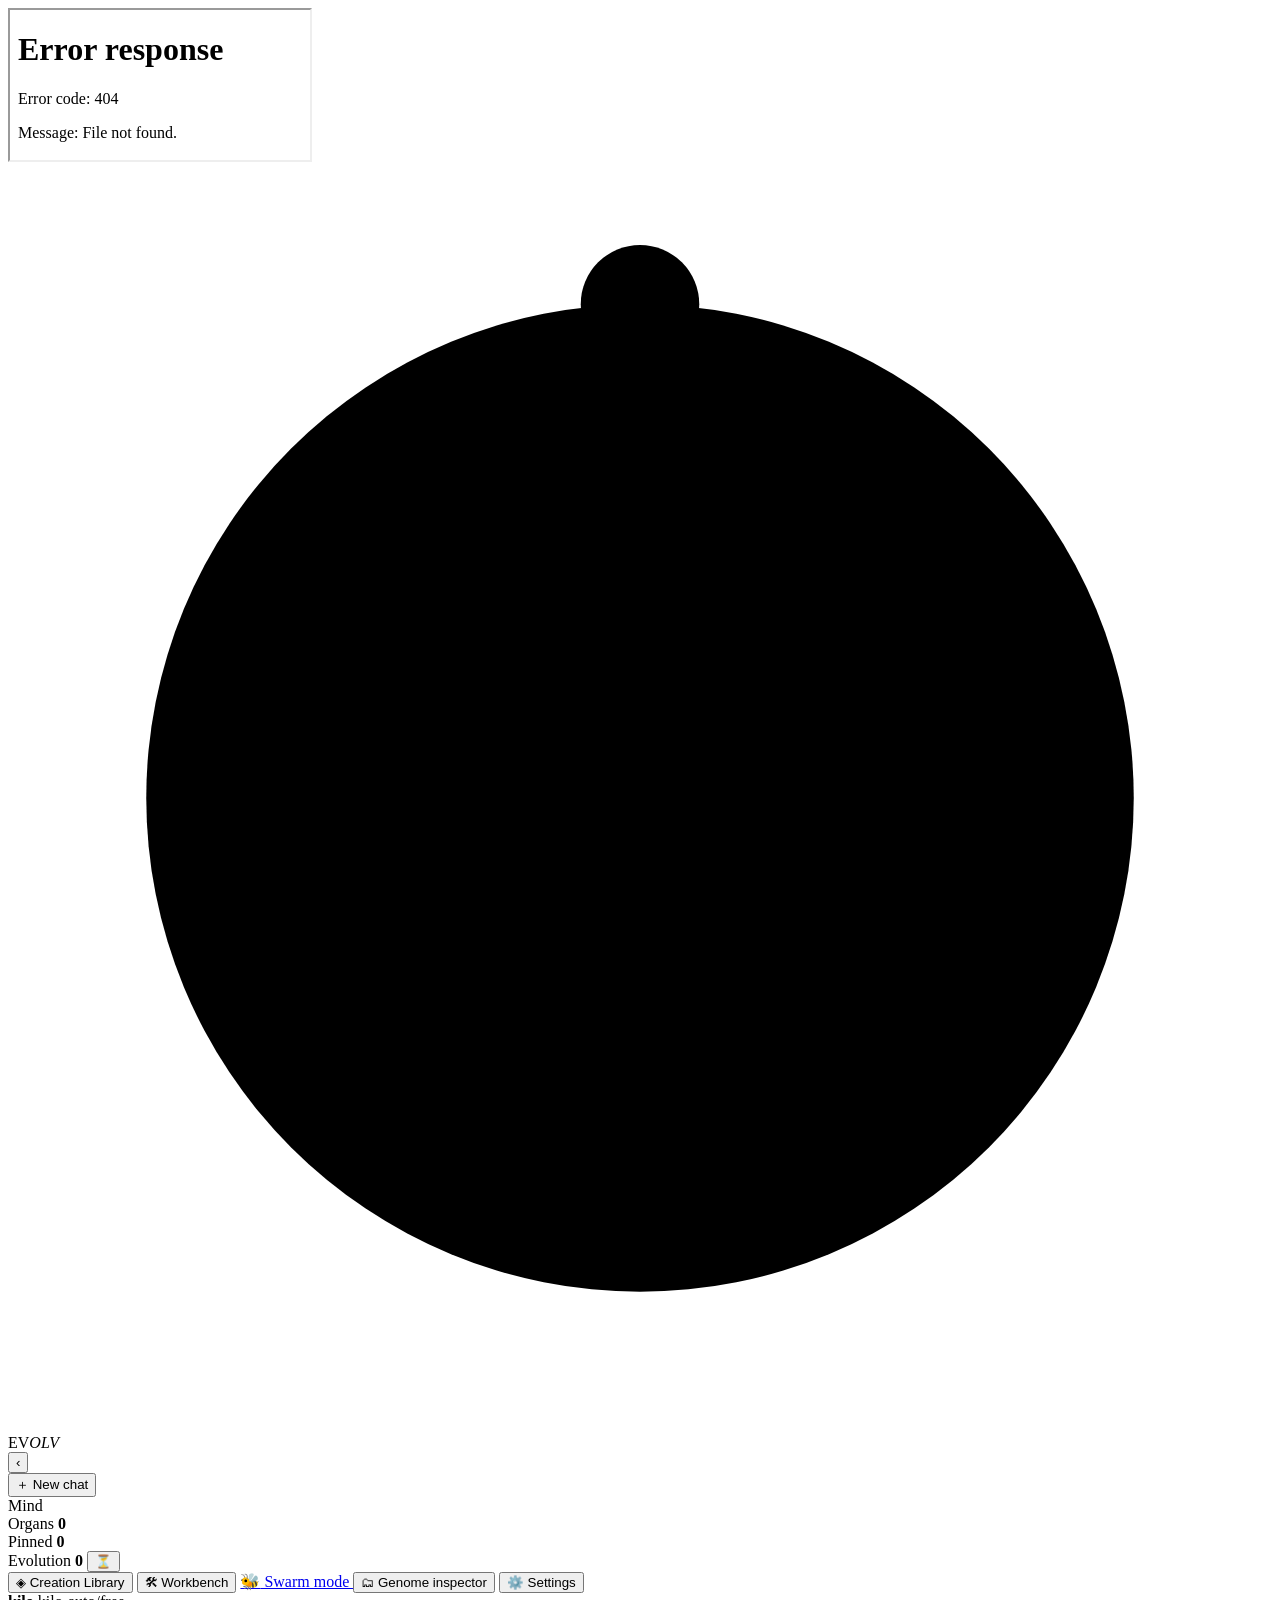
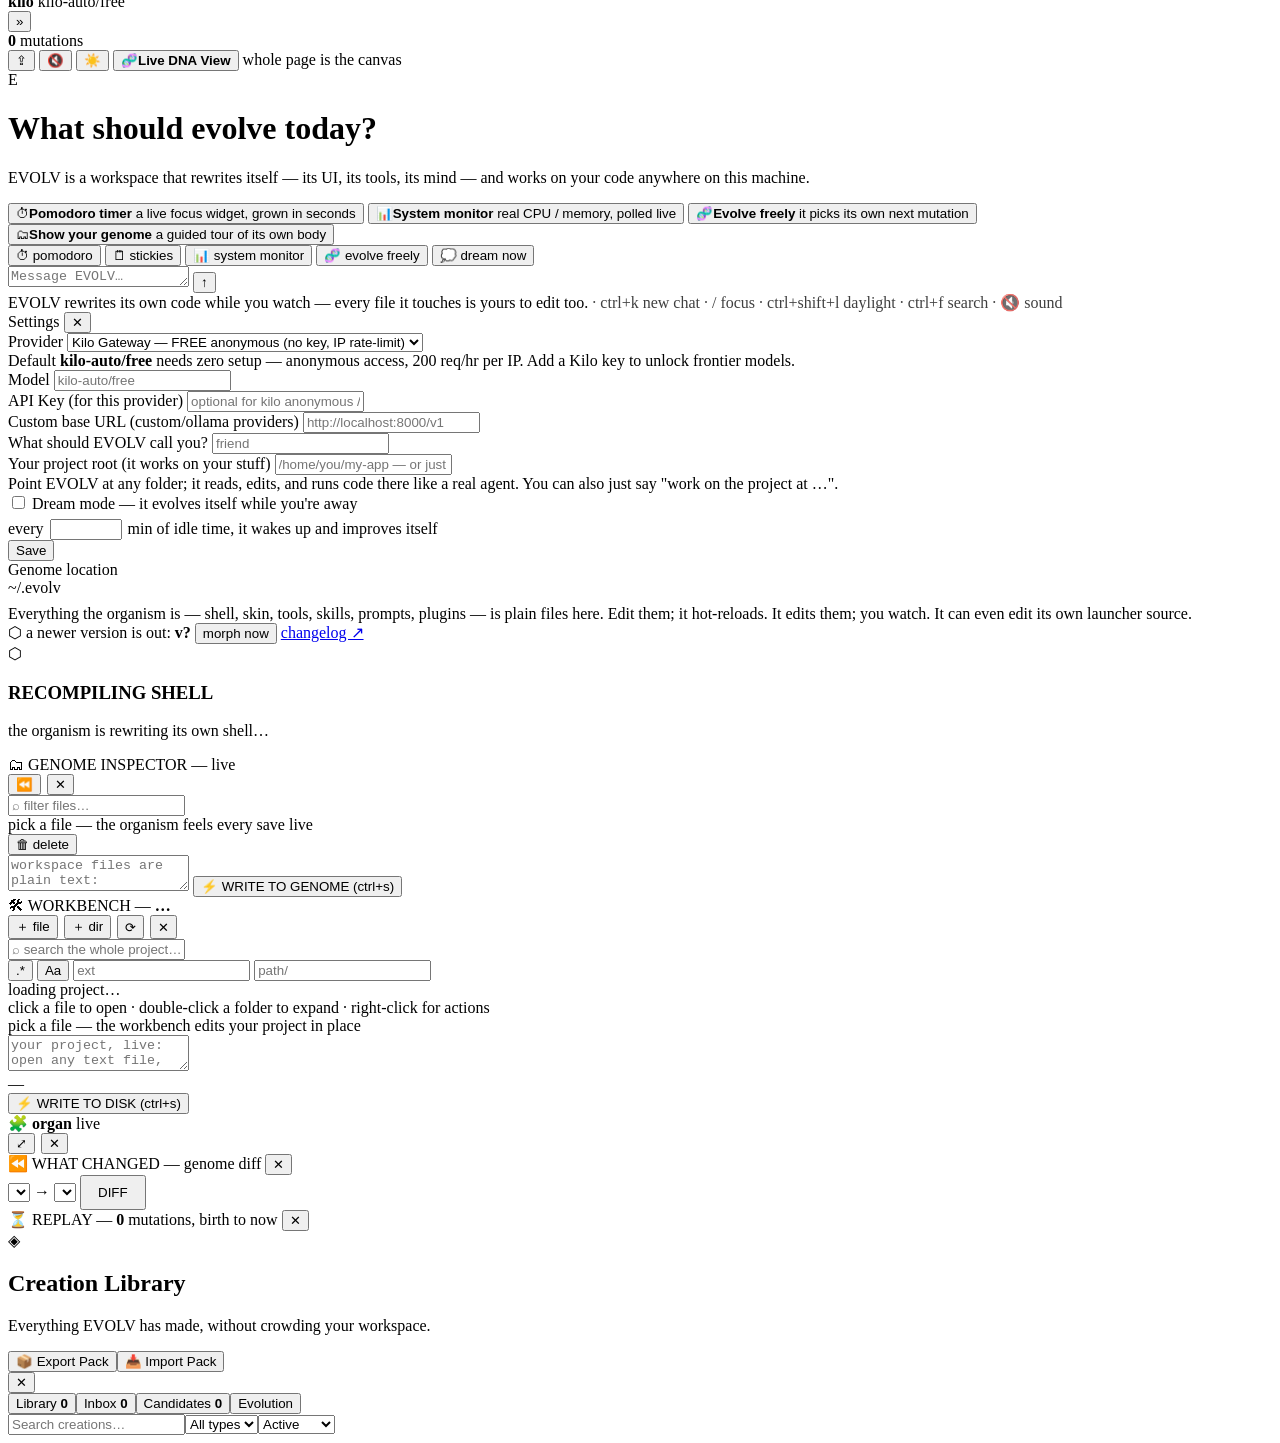
==== assets/ui/index.html @ b8779e3c "feat(ui): workbench search filters Regex, case-sensitivity and extension/path filters are now availa" ====
<!doctype html>
<html lang="en">
<head>
<meta charset="utf-8">
<meta name="viewport" content="width=device-width, initial-scale=1">
<title>EVOLV</title>
<link rel="icon" href="data:image/svg+xml,%3Csvg xmlns='http://www.w3.org/2000/svg' viewBox='0 0 64 64'%3E%3Crect width='64' height='64' rx='14' fill='%23121715'/%3E%3Cpath d='M32 7 53 19v25L32 57 11 44V19Z' fill='none' stroke='%23c9ef72' stroke-width='3'/%3E%3Cpath d='M32 15 46 32 32 49 18 32Z' fill='%23c9ef72'/%3E%3Ccircle cx='32' cy='32' r='7' fill='%23121715'/%3E%3C/svg%3E">
<link rel="stylesheet" href="/style.css?v=20261101-appearance">
</head>
<body>
<iframe id="dna-ambient" src="/ui/genome.html?ambient=1" title="" aria-hidden="true" tabindex="-1"></iframe>
<div id="app">

  <!-- ===== left sidebar ===== -->
  <div id="sb-backdrop" title="close sidebar"></div>
  <aside id="sidebar">
    <div class="sb-top">
      <div class="logo">
        <div class="logo-mark evolv-mark" role="img" aria-label="EVOLV evolving emblem"><svg viewBox="0 0 64 64" aria-hidden="true"><circle class="em-orbit em-orbit-outer" cx="32" cy="32" r="25"/><circle class="em-orbit em-orbit-inner" cx="32" cy="32" r="19"/><path class="em-core em-core-one" d="M32 11 49 32 32 53 15 32Z"/><path class="em-core em-core-two" d="M32 14 46 22 46 42 32 50 18 42 18 22Z"/><path class="em-core em-core-three" d="M32 13 38 26 51 32 38 38 32 51 26 38 13 32 26 26Z"/><circle class="em-seed" cx="32" cy="32" r="5"/><circle class="em-satellite" cx="32" cy="7" r="3"/></svg></div>
        <div class="logo-word">EV<em>OLV</em></div>
      </div>
      <button class="icon-btn" id="btn-sidebar" title="hide sidebar" aria-label="Hide sidebar" aria-expanded="true">‹</button>
    </div>
    <button class="new-chat" id="btn-new"><span>＋</span> New chat</button>

    <div class="sb-sec" id="mind-sec">
      <div class="sb-head">Mind <span id="mind-stats"></span></div>
      <div id="mind-list"></div>
    </div>

    <div class="sb-sec" id="plan-sec" hidden>
      <div class="sb-head">Plan <span id="plan-stats"></span></div>
      <div id="plan-list"></div>
    </div>

    <div class="sb-sec" id="runs-panel" hidden>
      <div class="sb-head">Runs <b id="runs-count"></b></div>
      <div class="runs-list"></div>
    </div>

    <div class="sb-sec" id="organs-sec">
      <div class="sb-head">Organs <b id="organ-count">0</b></div>
      <div id="organ-list"></div>
    </div>
    <div class="sb-sec" id="pinned-sec">
      <div class="sb-head">Pinned <b id="pinned-count">0</b></div>
      <div id="pinned-widget-list"></div>
    </div>

    <div class="sb-sec" id="evo-sec">
      <div class="sb-head">Evolution <b id="evo-count">0</b>
        <button class="icon-btn" id="btn-replay" title="replay the whole mutation history">⏳</button>
      </div>
      <div id="stream-list"></div>
    </div>

    <div class="sb-bottom">
      <button class="sb-btn" id="btn-library"><span>◈</span> Creation Library <b id="library-badge" class="wb-badge" hidden></b></button>
      <button class="sb-btn" id="btn-workbench"><span>🛠</span> Workbench <b id="wb-badge" class="wb-badge" hidden></b></button>
      <a class="sb-btn swarm-btn" id="btn-swarm" href="/swarm" title="Swarm mode — many minds, one organism">
        <span>🐝</span> Swarm mode
      </a>
      <button class="sb-btn" id="btn-files"><span>🗂</span> Genome inspector</button>
      <button class="sb-btn" id="btn-settings"><span>⚙️</span> Settings</button>
      <div class="pill" id="provider-pill" title="click to configure models">
        <span class="dot"></span> <b id="prov-name">kilo</b> <span id="model-name">kilo-auto/free</span>
      </div>
    </div>
  </aside>

  <div id="sb-resizer" title="drag to resize"></div>

  <div id="sb-rail">
    <button class="icon-btn" id="btn-sidebar-open" title="show sidebar">»</button>
  </div>

  <!-- ===== center chat ===== -->
  <main id="chat-col">
    <header id="chat-head">
      <div class="evo-counter" id="evo-counter" title="mutations committed by the organism">
        <b id="evo-count2">0</b>&nbsp;mutations
      </div>
      <div class="spacer"></div>
      <button class="icon-btn" id="btn-export" title="share this conversation — download the transcript as HTML">⇪</button>
      <button class="icon-btn" id="btn-sound" title="sound & soul — tiny blips on mutation (default off)">🔇</button>
      <button class="icon-btn" id="btn-theme" title="toggle light / dark (ctrl+shift+l)">☀️</button>
      <button class="dna-view-btn" id="btn-dna" type="button" title="Open the live, interactive DNA genome view"><span>🧬</span><b>Live DNA View</b></button>
      <span class="live" title="components hot-reload as files change"><i></i> whole page is the canvas</span>
    </header>

    <div id="search-bar" hidden>
      <span id="search-glyph">🔍</span>
      <input id="search-input" type="text" placeholder="search the conversation…" spellcheck="false">
      <span id="search-count">0/0</span>
      <button class="icon-btn" id="search-prev" title="previous match (shift+enter)">↑</button>
      <button class="icon-btn" id="search-next" title="next match (enter)">↓</button>
      <button class="icon-btn" id="search-close" title="close (esc)">✕</button>
    </div>
    <div id="chat-scroll">
      <div id="welcome">
        <div class="w-mark">E</div>
        <h1>What should evolve today?</h1>
        <p class="w-sub">EVOLV is a workspace that rewrites itself — its UI, its tools, its mind — and works on your code anywhere on this machine.</p>
        <div class="w-grid">
          <button class="w-card" data-q="evolve a pomodoro focus timer onto the canvas">
            <span class="w-ico">⏱</span><b>Pomodoro timer</b>
            <span>a live focus widget, grown in seconds</span>
          </button>
          <button class="w-card" data-q="evolve a live CPU/memory dashboard component that uses the shell tool">
            <span class="w-ico">📊</span><b>System monitor</b>
            <span>real CPU / memory, polled live</span>
          </button>
          <button class="w-card" data-q="evolve yourself: grow a new tool, skill, or component of your own choosing — surprise me">
            <span class="w-ico">🧬</span><b>Evolve freely</b>
            <span>it picks its own next mutation</span>
          </button>
          <button class="w-card" data-q="summarize what you are and what you can do, then show me your genome">
            <span class="w-ico">🗂</span><b>Show your genome</b>
            <span>a guided tour of its own body</span>
          </button>
        </div>
      </div>
    </div>

    <div id="composer">
      <div class="quick-row">
        <button class="quick" data-q="evolve a pomodoro focus timer onto the canvas">⏱ pomodoro</button>
        <button class="quick" data-q="evolve a sticky notes component onto the canvas">🗒 stickies</button>
        <button class="quick" data-q="evolve a live CPU/memory dashboard component that uses the shell tool">📊 system monitor</button>
        <button class="quick" data-q="evolve yourself: grow a new tool, skill, or component of your own choosing — surprise me">🧬 evolve freely</button>
        <button class="quick" id="btn-dream">💭 dream now</button>
      </div>
      <div class="input-wrap">
        <textarea id="input" rows="1" placeholder="Message EVOLV…"></textarea>
        <button id="send" title="send">↑</button>
      </div>
      <div class="foot-note">EVOLV rewrites its own code while you watch — every file it touches is yours to edit too. <span style="opacity:.75">· ctrl+k new chat · / focus · ctrl+shift+l daylight · ctrl+f search · 🔇 sound</span></div>
    </div>
    <div id="hologram" class="hologram" role="dialog" aria-modal="true" aria-labelledby="hologram-title" hidden>
      <div class="hologram-chrome"><div><span>🧬</span><b id="hologram-title">Live DNA View</b><small>select any gene to inspect its source</small></div><button class="close-btn" id="btn-dna-close" type="button">✕</button></div>
      <iframe id="hologram-frame" data-src="/ui/genome.html?embed=1" title="Interactive live DNA genome"></iframe>
    </div>
  </main>
</div>

<div id="drawer">
  <div class="dh">Settings <button class="icon-btn" id="btn-close-settings">✕</button></div>
  <div class="db">
    <div class="field">
      <label>Provider</label>
      <select id="set-provider">
        <option value="kilo">Kilo Gateway — FREE anonymous (no key, IP rate-limit)</option>
        <option value="openai">OpenAI (BYOK)</option>
        <option value="anthropic">Anthropic (BYOK)</option>
        <option value="openrouter">OpenRouter (BYOK)</option>
        <option value="groq">Groq (BYOK)</option>
        <option value="ollama">Ollama (local)</option>
        <option value="custom">Custom OpenAI-compatible (BYOK)</option>
        <option value="mock">Mock — offline evolution demo</option>
      </select>
      <div class="hint">Default <b>kilo-auto/free</b> needs zero setup — anonymous access, 200 req/hr per IP. Add a Kilo key to unlock frontier models.</div>
    </div>
    <div class="field">
      <label>Model</label>
      <input id="set-model" list="model-list" placeholder="kilo-auto/free">
      <datalist id="model-list"></datalist>
    </div>
    <div class="field">
      <label>API Key (for this provider)</label>
      <input id="set-key" type="password" placeholder="optional for kilo anonymous / ollama / mock">
    </div>
    <div class="field">
      <label>Custom base URL (custom/ollama providers)</label>
      <input id="set-base" placeholder="http://localhost:8000/v1">
    </div>
    <div class="field">
      <label>What should EVOLV call you?</label>
      <input id="set-username" placeholder="friend">
    </div>
    <div class="field">
      <label>Your project root (it works on your stuff)</label>
      <input id="set-project" placeholder="/home/you/my-app — or just tell EVOLV the path in chat">
      <div class="hint">Point EVOLV at any folder; it reads, edits, and runs code there like a real agent. You can also just say "work on the project at …".</div>
    </div>
    <div class="field">
      <label class="check-row"><input type="checkbox" id="set-dream"> Dream mode — it evolves itself while you're away</label>
      <div class="hint" style="display:flex;align-items:center;gap:6px;margin-top:6px">every <input id="set-dream-mins" type="number" min="1" max="720" style="width:64px"> min of idle time, it wakes up and improves itself</div>
    </div>
    <button class="save-btn" id="btn-save">Save</button>
    <div class="divider"></div>
    <div class="field">
      <label>Genome location</label>
      <div class="hint" id="genome-path">~/.evolv</div>
      <div class="hint" style="margin-top:8px">Everything the organism is — shell, skin, tools, skills, prompts, plugins — is plain files here. Edit them; it hot-reloads. It edits them; you watch. It can even edit its own launcher source.</div>
    </div>
  </div>
</div>

<div id="update-banner" title="the organism can morph into a newer body">
  <span class="ub-dna">⬡</span>
  <span>a newer version is out: <b>v<span id="update-version">?</span></b></span>
  <button id="btn-update">morph now</button>
  <a href="https://github.com/dxn111/EVOLV/releases" target="_blank" rel="noopener">changelog ↗</a>
</div>

<div id="recompile">
  <div class="box">
    <span class="dna">⬡</span>
    <h3>RECOMPILING SHELL</h3>
    <p id="recompile-path">the organism is rewriting its own shell…</p>
  </div>
</div>

<div id="genome-modal">
  <div class="gm-box">
    <div class="gm-head">
      <span>🗂 GENOME INSPECTOR — <span id="genome-count" class="live">live</span></span>
      <div style="display:flex;gap:6px">
        <button class="icon-btn" id="btn-snap-diff" title="diff two snapshots — see what a mutation changed">⏪</button>
        <button class="icon-btn" id="btn-genome-close">✕</button>
      </div>
    </div>
    <div class="gm-body">
      <div class="gm-side">
        <input id="genome-filter" class="gm-filter" placeholder="⌕ filter files…" spellcheck="false">
        <div id="genome-list"></div>
      </div>
      <div class="gm-editor">
        <div class="gm-path">
          <span id="genome-open-path">pick a file — the organism feels every save live</span>
          <span style="display:flex;gap:2px">
            <button class="gm-del" id="btn-genome-revert" title="discard your edits — reload the genome's version" hidden>↺ revert</button>
            <button class="gm-del" id="btn-genome-del" title="delete this file from the genome">🗑 delete</button>
          </span>
        </div>
        <textarea id="genome-editor" spellcheck="false" placeholder="workspace files are plain text: ui/style.css, ui/components/*.html, tools/*.js, skills/*.md, plugins/*/plugin.js…"></textarea>
        <button class="save-btn" id="btn-genome-save">⚡ WRITE TO GENOME (ctrl+s)</button>
      </div>
    </div>
  </div>
</div>

<div id="wb-modal">
  <div class="gm-box wb-box">
    <div class="gm-head">
      <span>🛠 WORKBENCH — <b id="wb-root-name" class="live">…</b> <span id="wb-root-files" class="wb-files"></span></span>
      <div style="display:flex;gap:6px">
        <button class="icon-btn" id="btn-wb-newfile" title="new file in the selected folder (or root)">＋ file</button>
        <button class="icon-btn" id="btn-wb-newdir" title="new folder in the selected folder (or root)">＋ dir</button>
        <button class="icon-btn" id="btn-wb-refresh" title="reload the tree">⟳</button>
        <button class="icon-btn" id="btn-wb-close">✕</button>
      </div>
    </div>
    <div class="gm-body">
      <div class="gm-side wb-side">
        <input id="wb-search" class="wb-search" placeholder="⌕ search the whole project…" spellcheck="false" aria-label="Search the project">
        <div class="wb-filters" id="wb-filters">
          <button type="button" class="wb-filter" id="wb-regex" title="Treat the query as a regular expression" aria-pressed="false">.*</button>
          <button type="button" class="wb-filter" id="wb-case" title="Match case" aria-pressed="false">Aa</button>
          <input id="wb-ext" class="wb-filter-input" placeholder="ext" spellcheck="false" aria-label="Filter by extension, e.g. go,ts">
          <input id="wb-pathf" class="wb-filter-input" placeholder="path/" spellcheck="false" aria-label="Filter by path prefix">
        </div>
        <div id="wb-results" class="wb-results" hidden></div>
        <div id="wb-tree" class="wb-tree"><div class="wb-loading">loading project…</div></div>
        <div class="wb-hint">click a file to open · double-click a folder to expand · right-click for actions</div>
      </div>
      <div class="gm-editor">
        <div class="gm-path">
          <span id="wb-open-path">pick a file — the workbench edits your project in place</span>
          <span style="display:flex;gap:2px">
            <button class="gm-del" id="btn-wb-rename" title="rename / move this file" hidden>✎ rename</button>
            <button class="gm-del" id="btn-wb-del" title="delete this file" hidden>🗑 delete</button>
          </span>
        </div>
        <textarea id="wb-editor" class="wb-editor" spellcheck="false" placeholder="your project, live: open any text file, edit it, ctrl+s writes it to disk instantly — the organism feels every save"></textarea>
        <div class="wb-statusbar"><span id="wb-stats">—</span><span id="wb-dirty" class="wb-dirty" hidden>● unsaved — ctrl+s to write</span></div>
        <button class="save-btn" id="btn-wb-save">⚡ WRITE TO DISK (ctrl+s)</button>
      </div>
    </div>
  </div>
</div>

<div id="organ-modal">
  <div class="om-box">
    <div class="om-head">
      <span>🧩 <b id="organ-title">organ</b> <span class="live"><i></i> live</span></span>
      <div style="display:flex;gap:6px">
        <button class="icon-btn" id="btn-organ-expand" title="grow the organ to fill the window">⤢</button>
        <button class="icon-btn" id="btn-organ-close">✕</button>
      </div>
    </div>
    <div class="om-body" id="organ-body"></div>
  </div>
</div>

<div id="diff-modal">
  <div class="dm-box">
    <div class="dm-head">
      <span>⏪ WHAT CHANGED — genome diff</span>
      <button class="icon-btn" id="btn-diff-close">✕</button>
    </div>
    <div class="dm-controls">
      <select id="diff-from"></select> → <select id="diff-to"></select>
      <button class="save-btn" id="btn-diff-run" style="width:auto;margin:0;padding:8px 16px">DIFF</button>
    </div>
    <div class="dm-body" id="diff-body"></div>
  </div>
</div>

<div id="replay-modal">
  <div class="rp-box">
    <div class="rp-head">
      <span>⏳ REPLAY — <b id="replay-count">0</b> mutations, birth to now</span>
      <button class="icon-btn" id="btn-replay-close">✕</button>
    </div>
    <div class="rp-body" id="replay-body"></div>
  </div>
</div>

<div id="library-modal" aria-hidden="true">
  <div class="library-shell" role="dialog" aria-modal="true" aria-labelledby="library-title">
    <header class="library-head"><div><span class="library-mark">◈</span><div><h2 id="library-title">Creation Library</h2><p>Everything EVOLV has made, without crowding your workspace.</p></div></div><div class="library-head-actions"><button class="btn" id="btn-pack-export" type="button" title="Export creations and genome as an .evolvpack archive"><span>📦</span> Export Pack</button><button class="btn" id="btn-pack-import" type="button" title="Import an .evolvpack archive into EVOLV"><span>📥</span> Import Pack</button><input type="file" id="pack-file-input" accept=".evolvpack,.tar.gz" style="display:none"></div><button class="icon-btn" id="btn-library-close">✕</button></header>
    <nav class="library-tabs" aria-label="Creation Library views"><button class="active" data-library-tab="library">Library <b id="library-count">0</b></button><button data-library-tab="inbox">Inbox <b id="inbox-count">0</b></button><button data-library-tab="candidates">Candidates <b id="candidate-count">0</b></button><button data-library-tab="history">Evolution</button></nav>
    <section class="library-toolbar" data-library-toolbar><input id="library-search" placeholder="Search creations…" spellcheck="false"><select id="library-type"><option value="all">All types</option><option value="widget">Widgets</option><option value="tool">Tools</option><option value="skill">Skills</option><option value="plugin">Plugins</option><option value="prompt">Prompts</option></select><select id="library-state"><option value="active">Active</option><option value="all">All states</option><option value="pinned">Pinned</option><option value="disabled">Disabled</option><option value="archived">Archived</option></select></section>
    <main class="library-body"><div id="library-grid" class="library-grid"></div><div id="library-inbox" class="library-grid" hidden></div><div id="library-candidates" class="candidate-list" hidden></div><div id="library-history" class="library-history" hidden></div></main>
  </div>
</div>

<div id="toasts"></div>

<script src="/app.js?v=20261101-appearance"></script>
<script src="/ui/workspace-layout.js"></script>
<script src="/runs.js"></script>
<script src="/ui/appearance.js?v=20261101-2"></script>
</body>
</html>
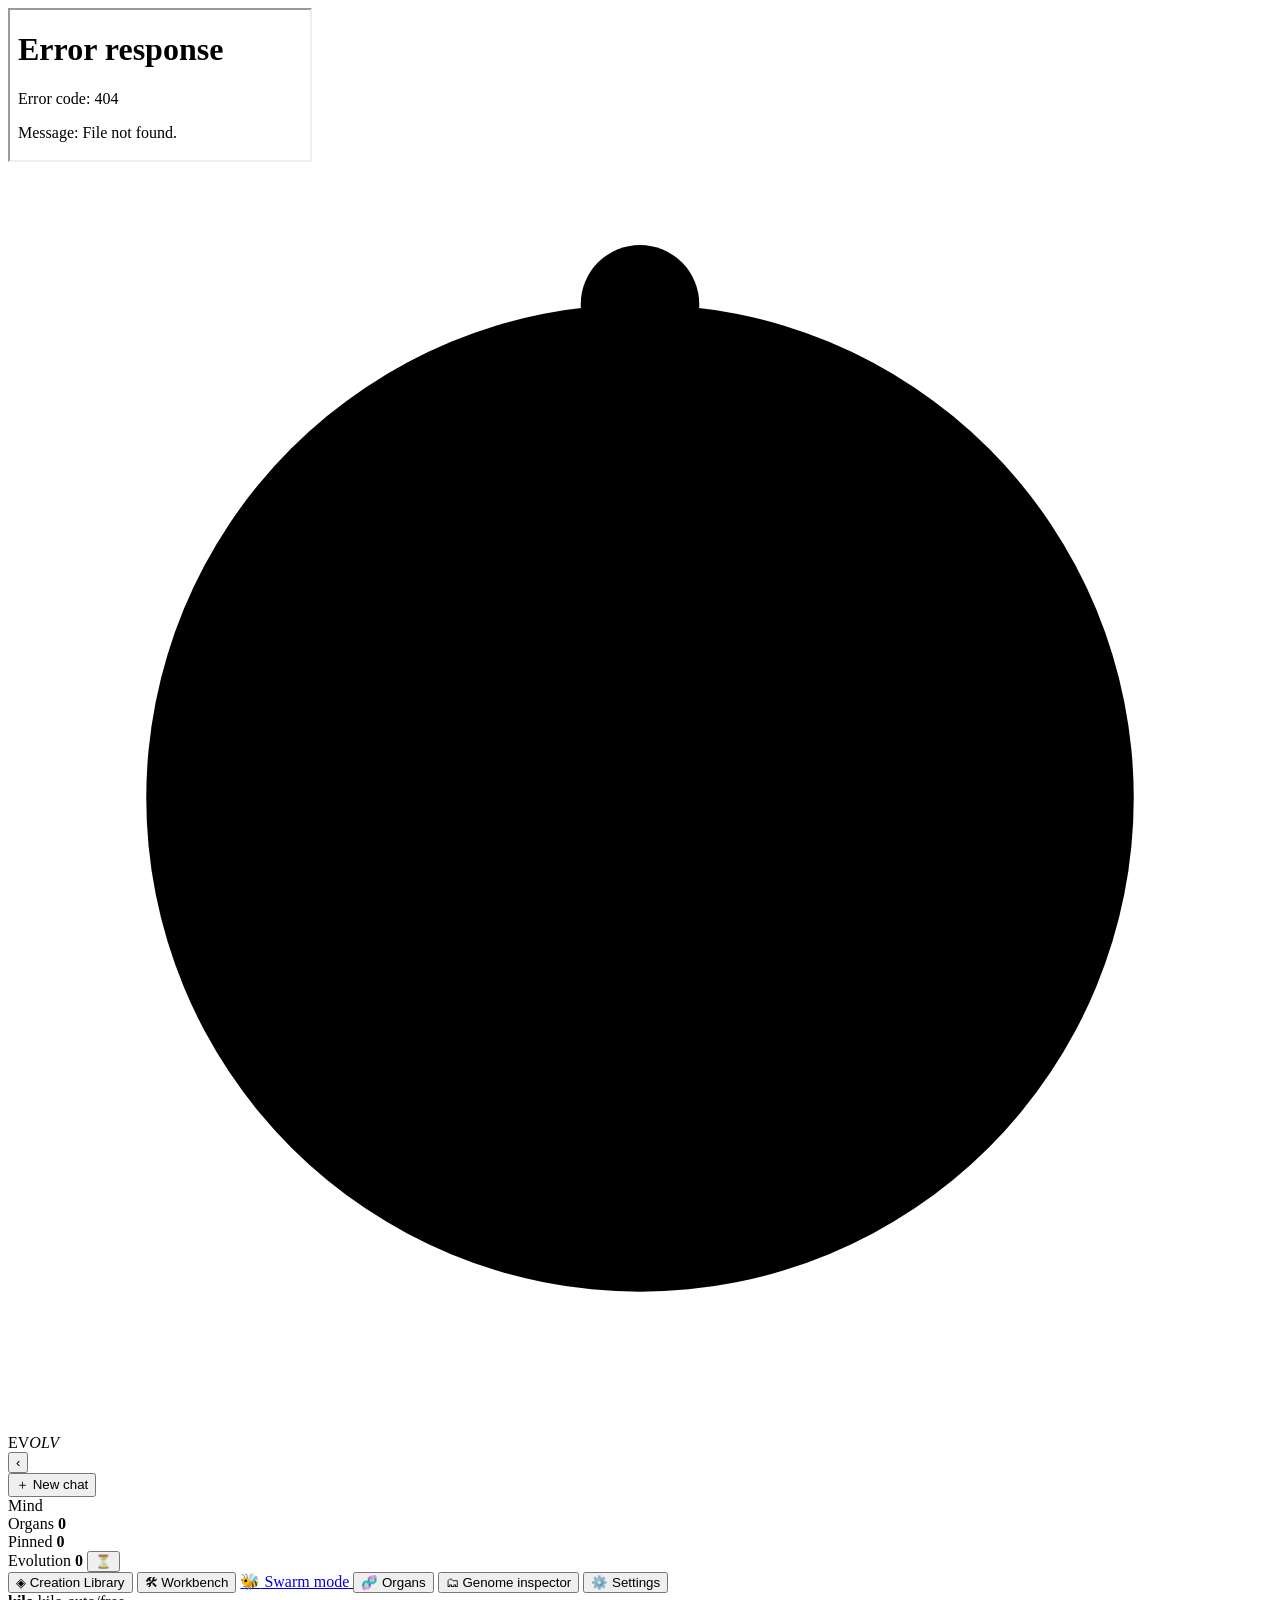
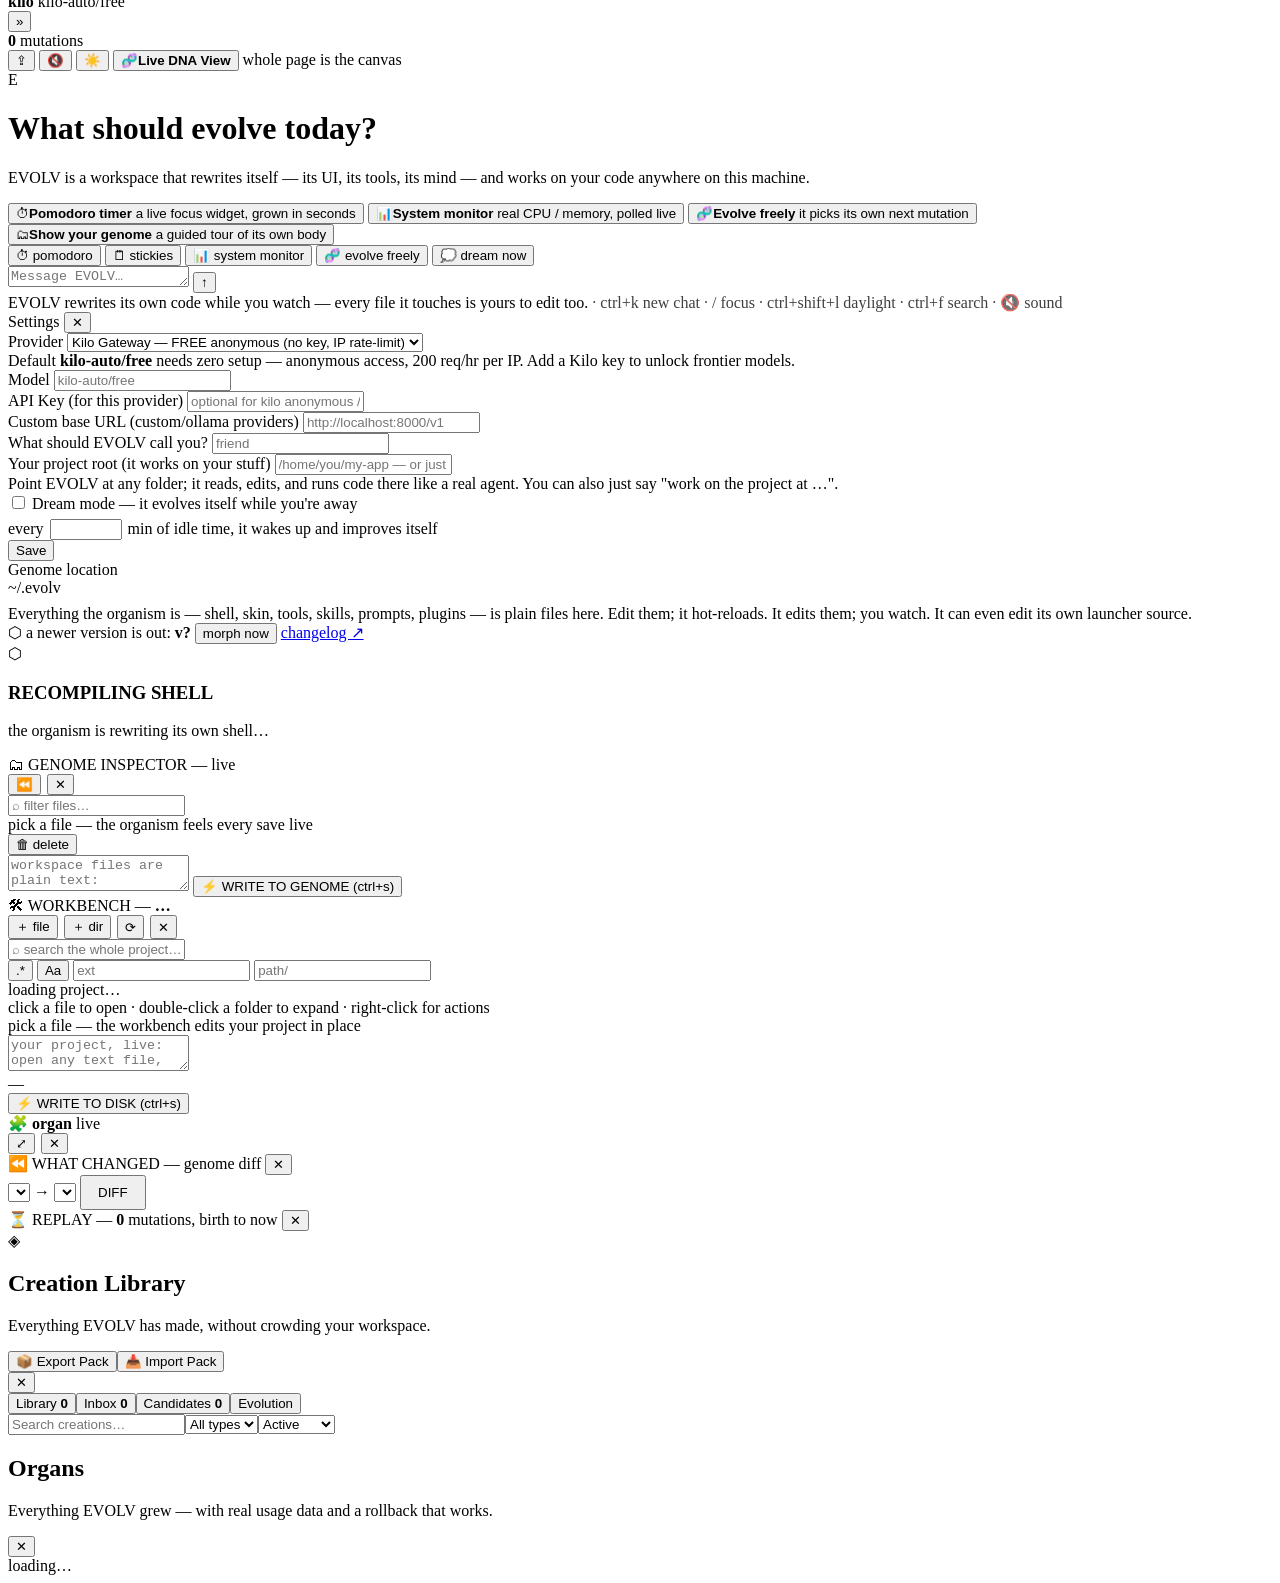
==== commit f66edd79: "feat(ui): the organs ledger A modal that shows what EVOLV has actually grown: every tool, skill, pro" ====
--- a/assets/ui/index.html
+++ b/assets/ui/index.html
@@ -60,6 +60,7 @@
       <a class="sb-btn swarm-btn" id="btn-swarm" href="/swarm" title="Swarm mode — many minds, one organism">
         <span>🐝</span> Swarm mode
       </a>
+      <button class="sb-btn" id="btn-organs" data-open-organs title="Every grown tool, skill and plugin — with health and rollback"><span>🧬</span> Organs <b class="wb-badge" id="organs-badge" hidden></b></button>
       <button class="sb-btn" id="btn-files"><span>🗂</span> Genome inspector</button>
       <button class="sb-btn" id="btn-settings"><span>⚙️</span> Settings</button>
       <div class="pill" id="provider-pill" title="click to configure models">
@@ -328,9 +329,26 @@
 
 <div id="toasts"></div>
 
+<div id="organs-modal" class="organs-modal" role="dialog" aria-label="Organs" aria-modal="true">
+  <div class="organs-shell">
+    <header class="organs-head">
+      <div>
+        <h2>Organs</h2>
+        <p>Everything EVOLV grew — with real usage data and a rollback that works.</p>
+      </div>
+      <span class="organs-summary" id="organs-summary"></span>
+      <button class="organs-close" id="organs-close" aria-label="Close organs">✕</button>
+    </header>
+    <div class="organs-body">
+      <div id="organs-list" class="organs-list"><div class="organ-empty">loading…</div></div>
+      <div id="organ-versions" class="organ-versions" hidden></div>
+    </div>
+  </div>
+</div>
 <script src="/app.js?v=20261101-appearance"></script>
 <script src="/ui/workspace-layout.js"></script>
 <script src="/runs.js"></script>
+<script src="/organs.js"></script>
 <script src="/ui/appearance.js?v=20261101-2"></script>
 </body>
 </html>
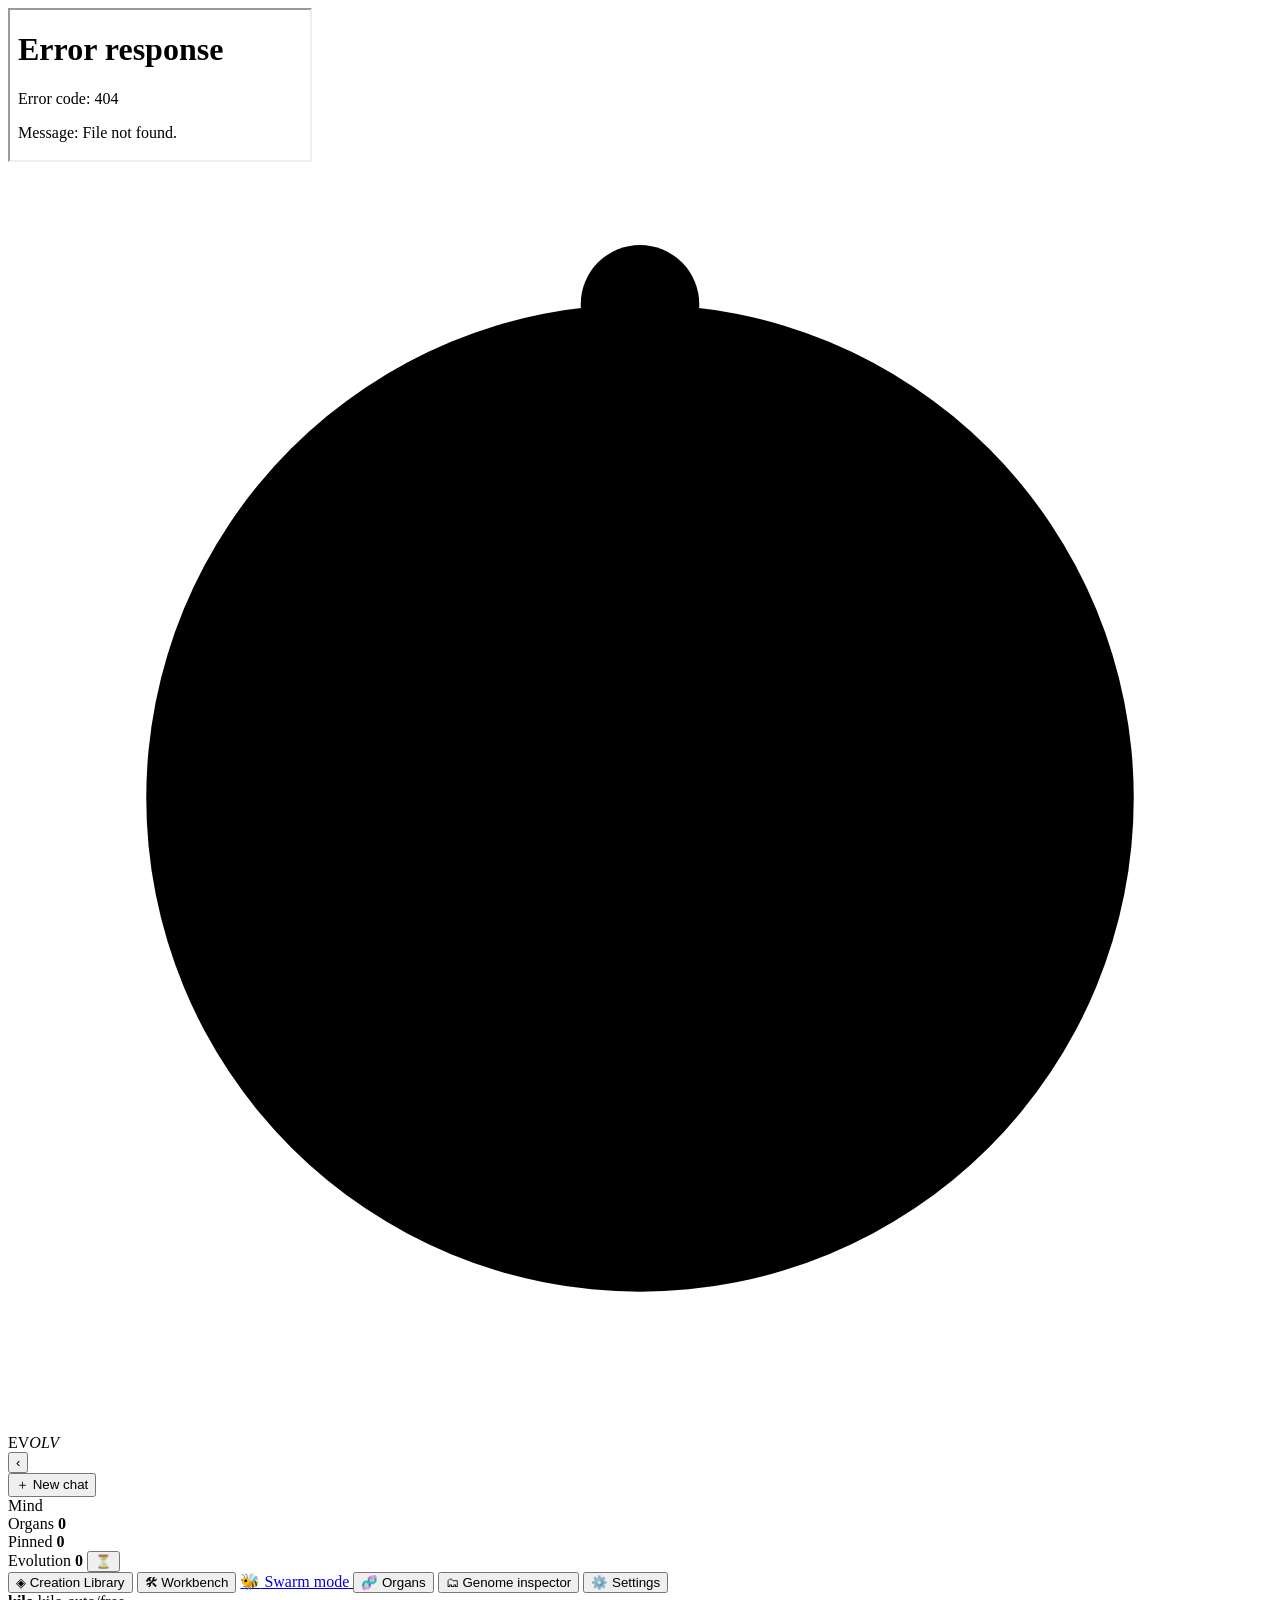
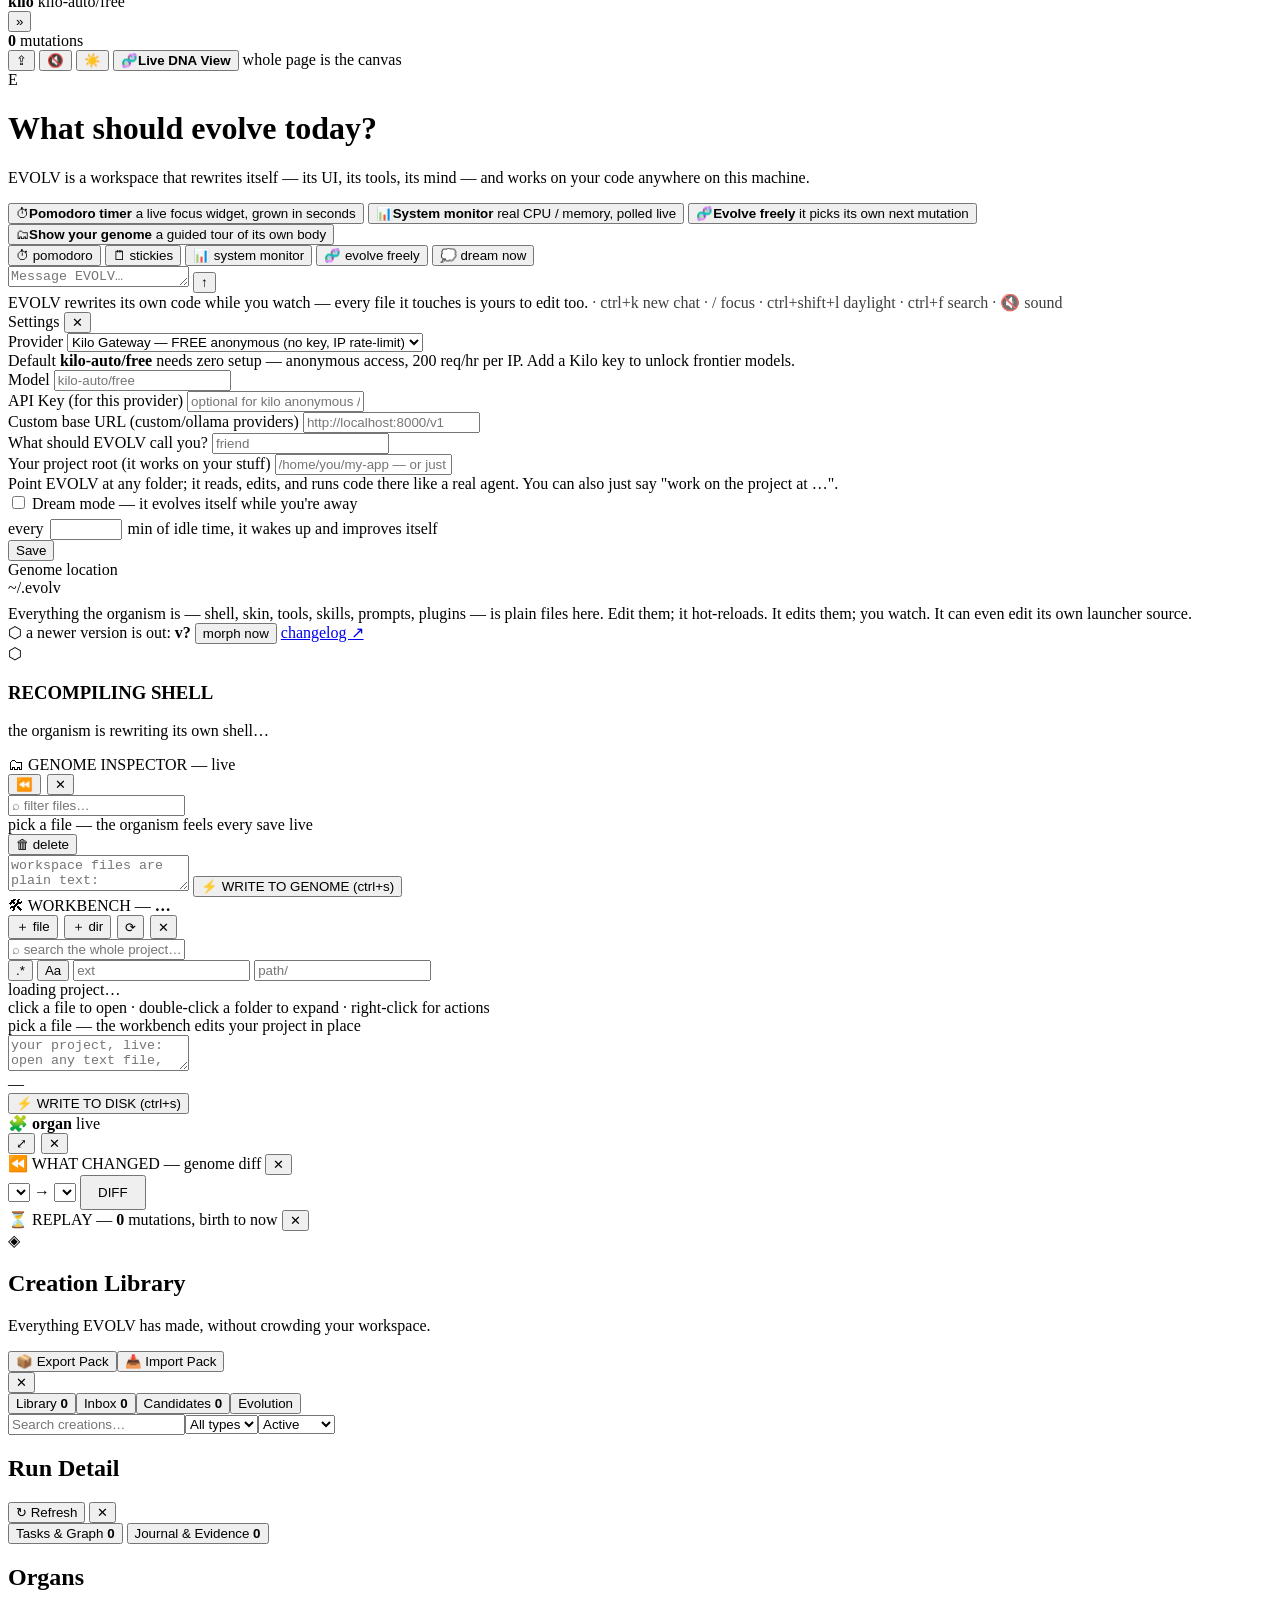
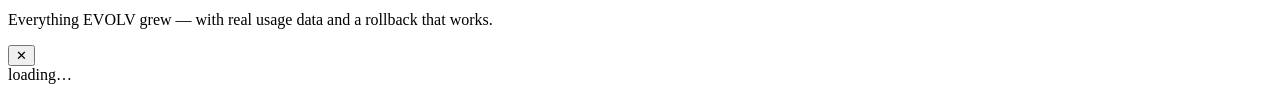
==== commit a83bacd4: "feat(ui): interactive run detail inspector and journal drawer (#41)" ====
--- a/assets/ui/index.html
+++ b/assets/ui/index.html
@@ -329,6 +329,45 @@
 
 <div id="toasts"></div>
 
+<div id="run-modal" class="run-modal" role="dialog" aria-label="Run Detail" aria-modal="true">
+  <div class="run-shell">
+    <header class="run-head-modal">
+      <div class="run-title-wrap">
+        <div class="run-title-row">
+          <h2 id="run-modal-title">Run Detail</h2>
+          <span id="run-modal-status" class="run-badge"></span>
+        </div>
+        <p id="run-modal-meta" class="run-meta-desc"></p>
+      </div>
+      <div class="run-head-actions">
+        <button class="run-btn-refresh" id="run-modal-refresh" type="button" title="Refresh run status" aria-label="Refresh run">↻ Refresh</button>
+        <button class="run-close" id="run-modal-close" type="button" aria-label="Close run detail">✕</button>
+      </div>
+    </header>
+    <div class="run-body-modal">
+      <div class="run-summary-bar">
+        <div class="run-objective-box" id="run-objective-box" hidden>
+          <span class="run-subhead">Objective</span>
+          <p id="run-objective-text"></p>
+        </div>
+        <div class="run-stats-grid" id="run-stats-grid"></div>
+      </div>
+      <nav class="run-tabs" aria-label="Run views">
+        <button class="active" data-run-tab="tasks" type="button">Tasks & Graph <b id="run-tab-tasks-count">0</b></button>
+        <button data-run-tab="journal" type="button">Journal & Evidence <b id="run-tab-events-count">0</b></button>
+      </nav>
+      <div class="run-views">
+        <div id="run-view-tasks" class="run-tab-pane">
+          <div id="run-tasks-list" class="run-tasks-list"></div>
+        </div>
+        <div id="run-view-journal" class="run-tab-pane" hidden>
+          <div id="run-events-list" class="run-events-list"></div>
+        </div>
+      </div>
+    </div>
+  </div>
+</div>
+
 <div id="organs-modal" class="organs-modal" role="dialog" aria-label="Organs" aria-modal="true">
   <div class="organs-shell">
     <header class="organs-head">
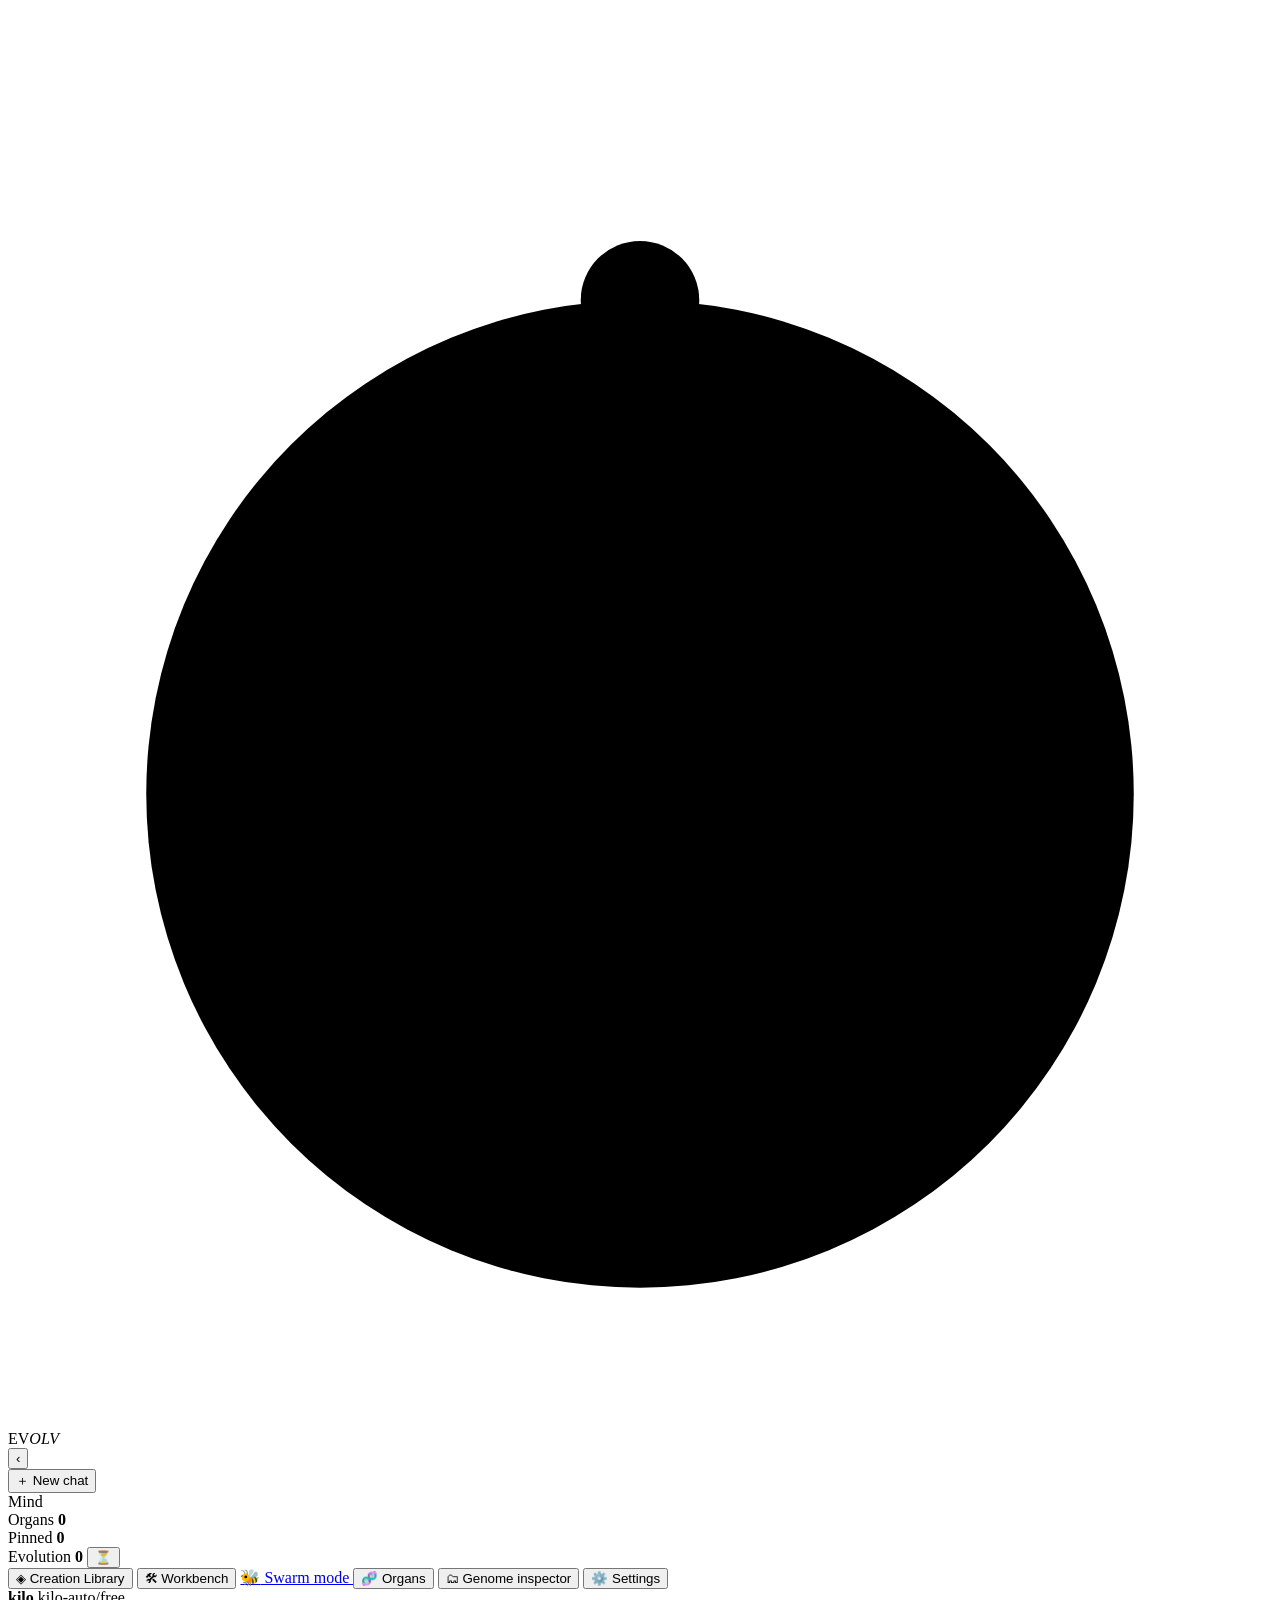
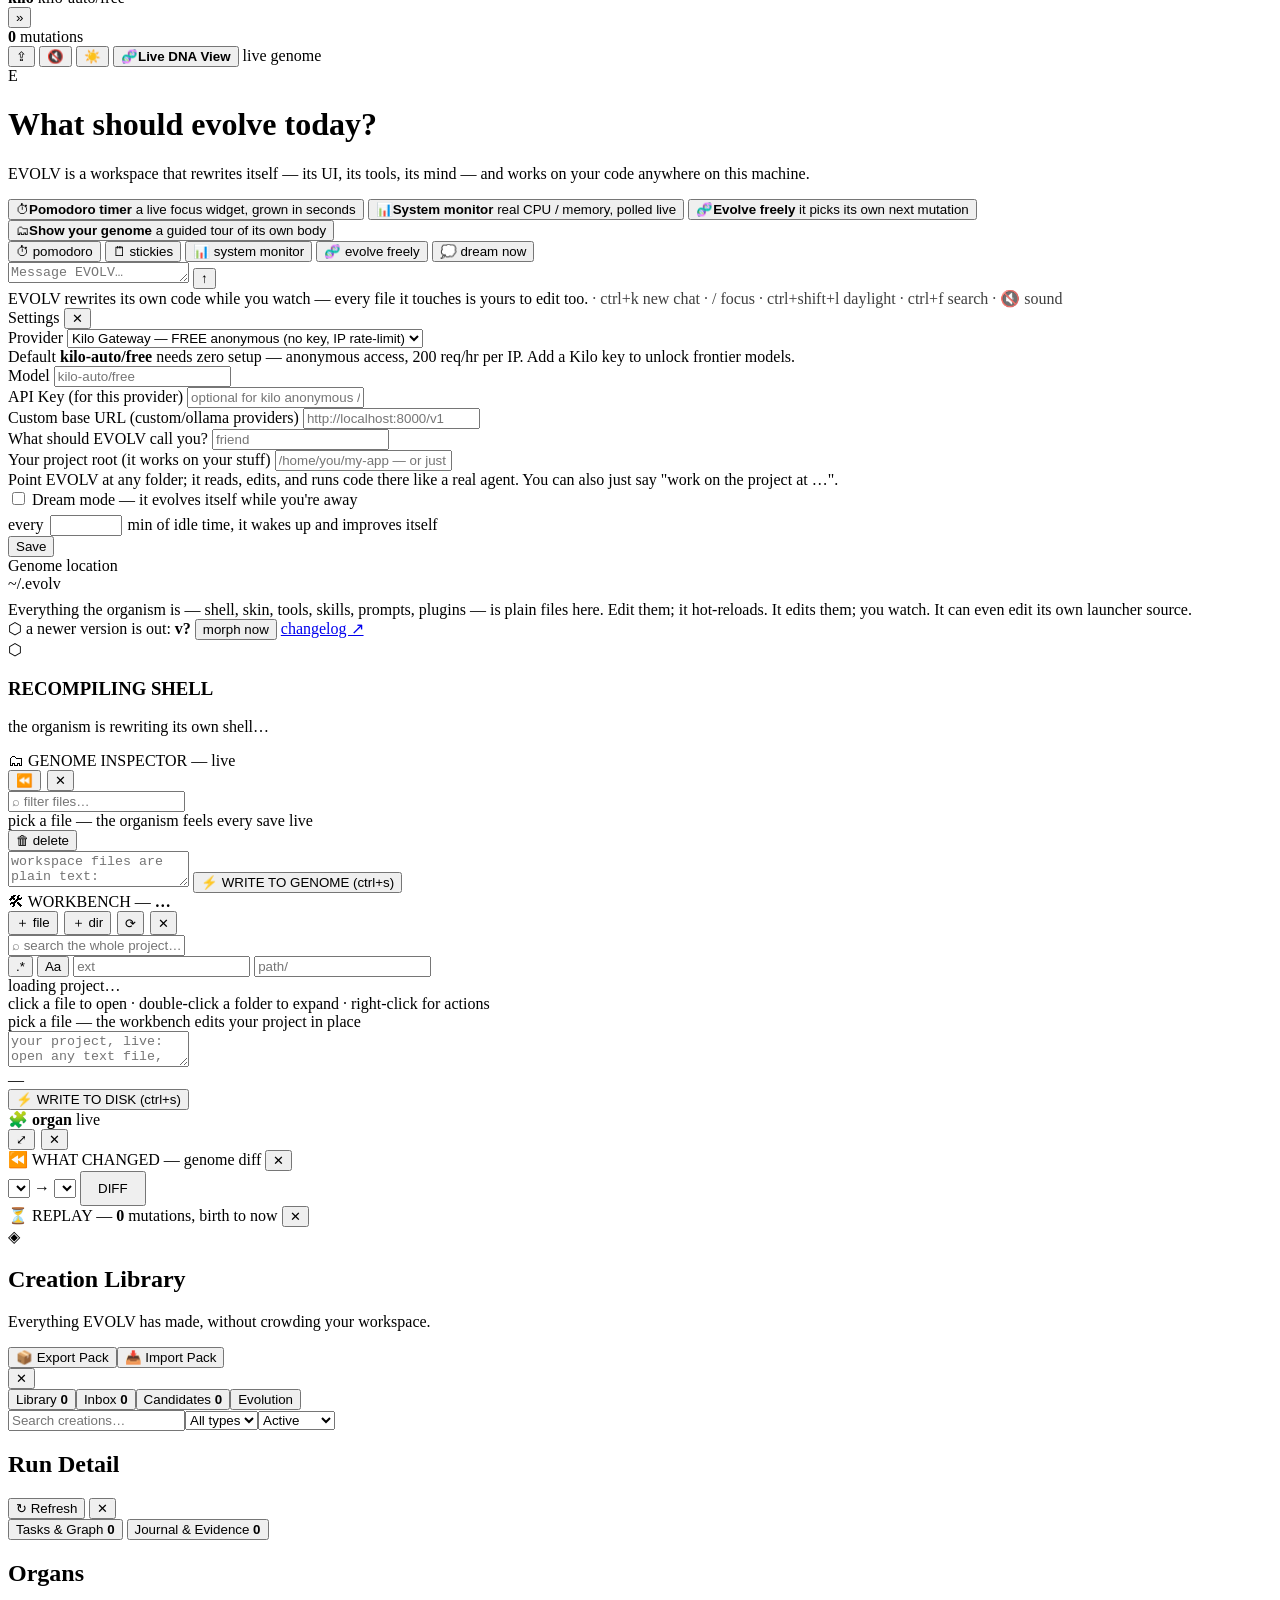
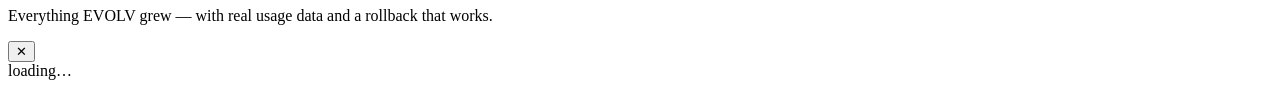
==== commit 4cfb58cb: "v0.33.0 — ambient interface + verified releases (#43) * feat(ui): replace the DNA backdrop with an a" ====
--- a/assets/ui/index.html
+++ b/assets/ui/index.html
@@ -5,10 +5,13 @@
 <meta name="viewport" content="width=device-width, initial-scale=1">
 <title>EVOLV</title>
 <link rel="icon" href="data:image/svg+xml,%3Csvg xmlns='http://www.w3.org/2000/svg' viewBox='0 0 64 64'%3E%3Crect width='64' height='64' rx='14' fill='%23121715'/%3E%3Cpath d='M32 7 53 19v25L32 57 11 44V19Z' fill='none' stroke='%23c9ef72' stroke-width='3'/%3E%3Cpath d='M32 15 46 32 32 49 18 32Z' fill='%23c9ef72'/%3E%3Ccircle cx='32' cy='32' r='7' fill='%23121715'/%3E%3C/svg%3E">
-<link rel="stylesheet" href="/style.css?v=20261101-appearance">
+<link rel="stylesheet" href="/style.css?v=20261104-2">
 </head>
 <body>
-<iframe id="dna-ambient" src="/ui/genome.html?ambient=1" title="" aria-hidden="true" tabindex="-1"></iframe>
+<div id="ambient-stage" aria-hidden="true">
+  <canvas id="ambient-canvas"></canvas>
+  <div class="ambient-grain"></div>
+</div>
 <div id="app">
 
   <!-- ===== left sidebar ===== -->
@@ -86,7 +89,7 @@
       <button class="icon-btn" id="btn-sound" title="sound & soul — tiny blips on mutation (default off)">🔇</button>
       <button class="icon-btn" id="btn-theme" title="toggle light / dark (ctrl+shift+l)">☀️</button>
       <button class="dna-view-btn" id="btn-dna" type="button" title="Open the live, interactive DNA genome view"><span>🧬</span><b>Live DNA View</b></button>
-      <span class="live" title="components hot-reload as files change"><i></i> whole page is the canvas</span>
+      <span class="live" title="components hot-reload as files change"><i></i> live genome</span>
     </header>
 
     <div id="search-bar" hidden>
@@ -384,10 +387,11 @@
     </div>
   </div>
 </div>
-<script src="/app.js?v=20261101-appearance"></script>
+<script src="/ui/ambient.js?v=20261104-1"></script>
+<script src="/app.js?v=20261104-1"></script>
 <script src="/ui/workspace-layout.js"></script>
 <script src="/runs.js"></script>
 <script src="/organs.js"></script>
-<script src="/ui/appearance.js?v=20261101-2"></script>
+<script src="/ui/appearance.js?v=20261104-1"></script>
 </body>
 </html>
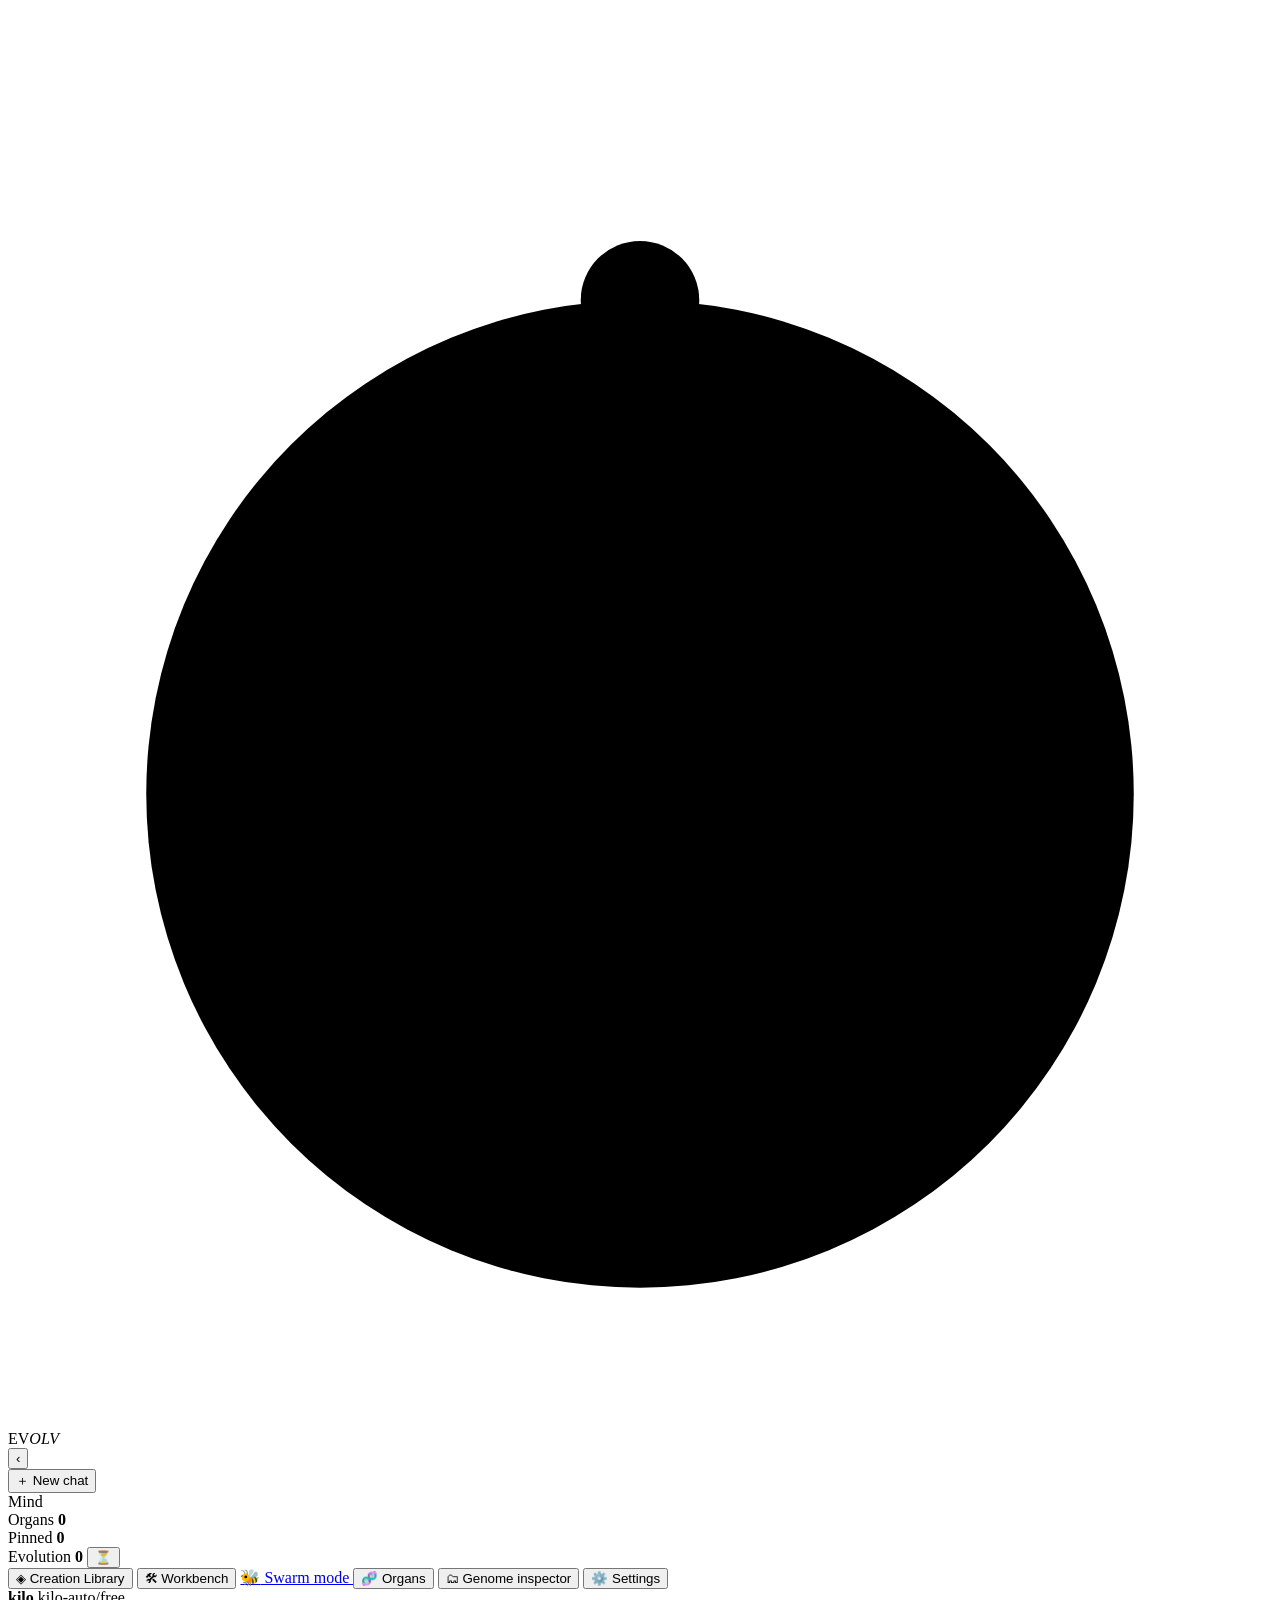
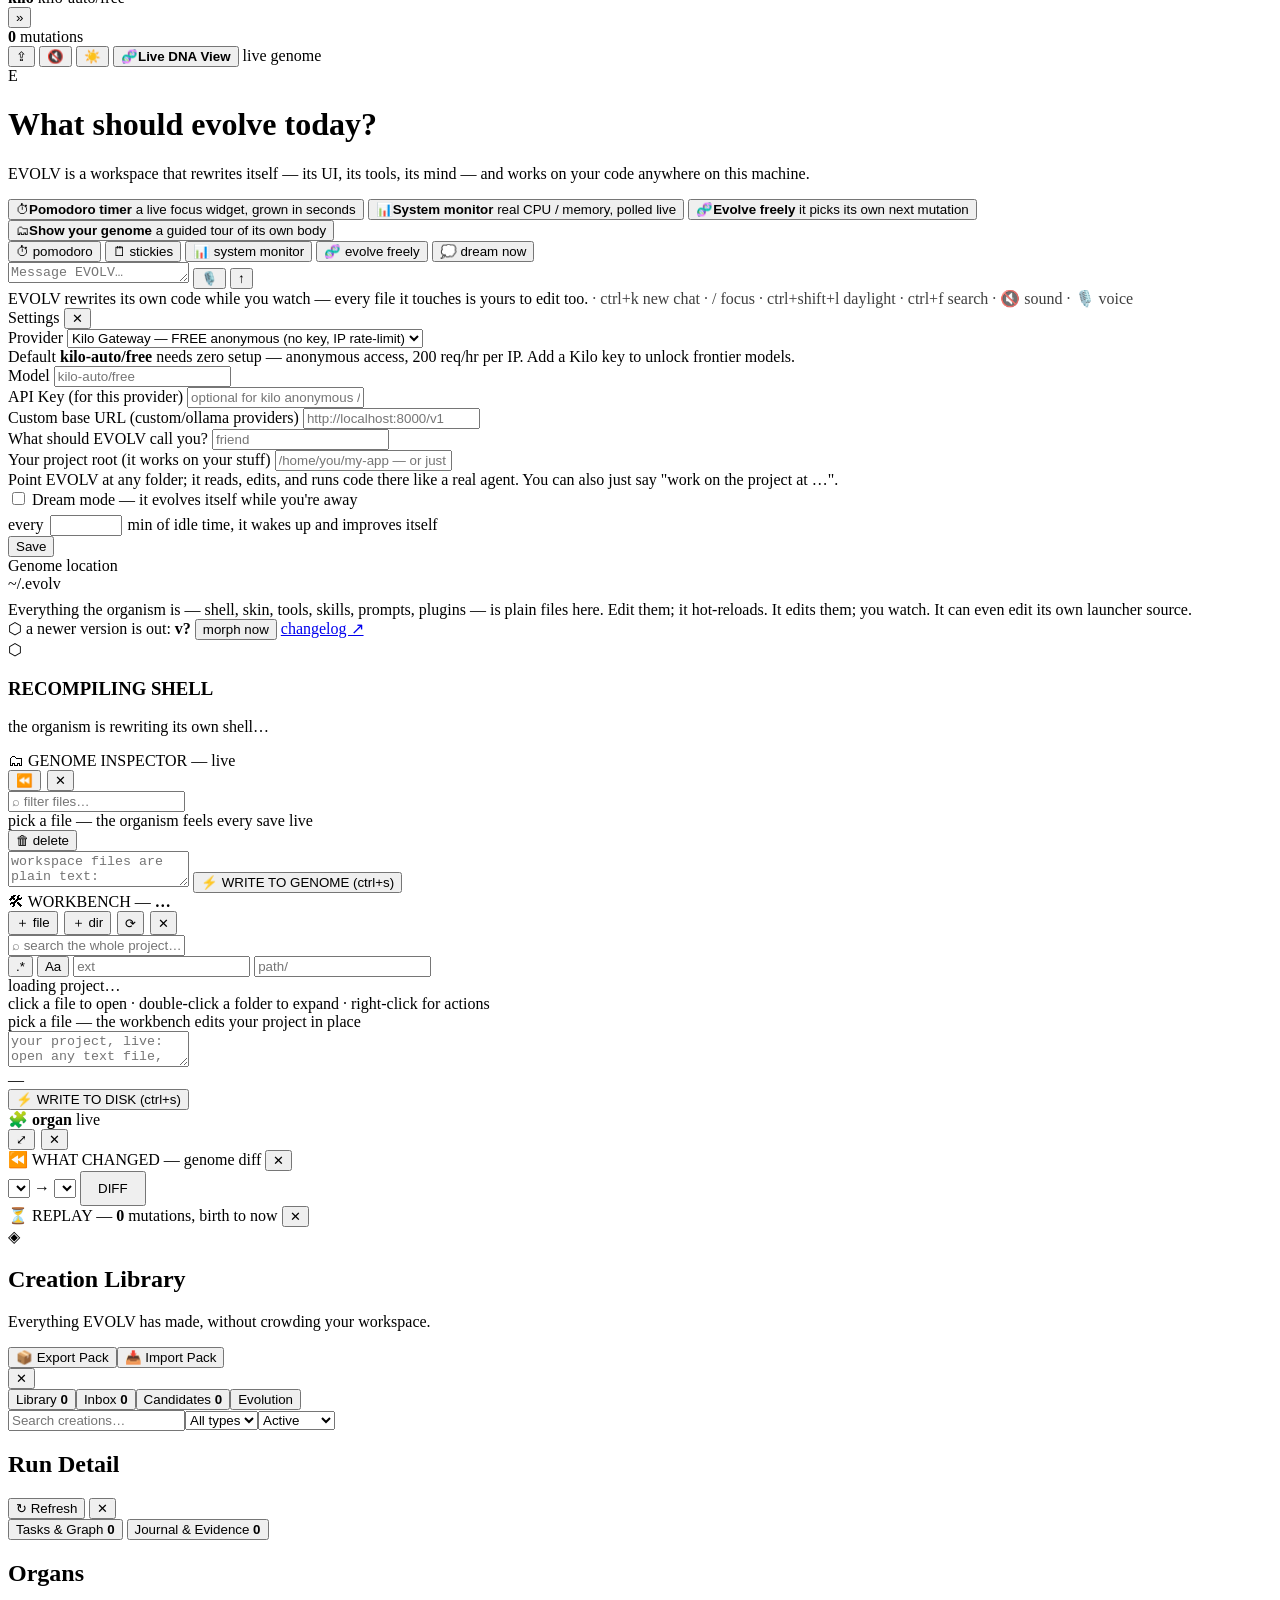
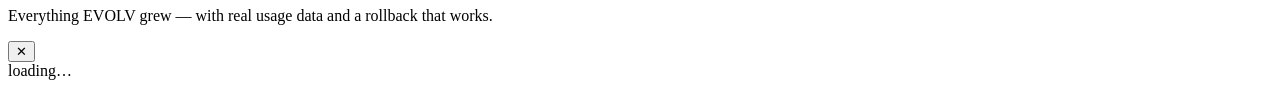
==== commit fe34f4e8: "feat(voice): hands-free voice dictation and native speech narration" ====
--- a/assets/ui/index.html
+++ b/assets/ui/index.html
@@ -136,9 +136,10 @@
       </div>
       <div class="input-wrap">
         <textarea id="input" rows="1" placeholder="Message EVOLV…"></textarea>
+        <button id="btn-mic" type="button" class="mic-btn" title="voice — click to dictate prompt (hands-free)">🎙️</button>
         <button id="send" title="send">↑</button>
       </div>
-      <div class="foot-note">EVOLV rewrites its own code while you watch — every file it touches is yours to edit too. <span style="opacity:.75">· ctrl+k new chat · / focus · ctrl+shift+l daylight · ctrl+f search · 🔇 sound</span></div>
+      <div class="foot-note">EVOLV rewrites its own code while you watch — every file it touches is yours to edit too. <span style="opacity:.75">· ctrl+k new chat · / focus · ctrl+shift+l daylight · ctrl+f search · 🔇 sound · 🎙️ voice</span></div>
     </div>
     <div id="hologram" class="hologram" role="dialog" aria-modal="true" aria-labelledby="hologram-title" hidden>
       <div class="hologram-chrome"><div><span>🧬</span><b id="hologram-title">Live DNA View</b><small>select any gene to inspect its source</small></div><button class="close-btn" id="btn-dna-close" type="button">✕</button></div>
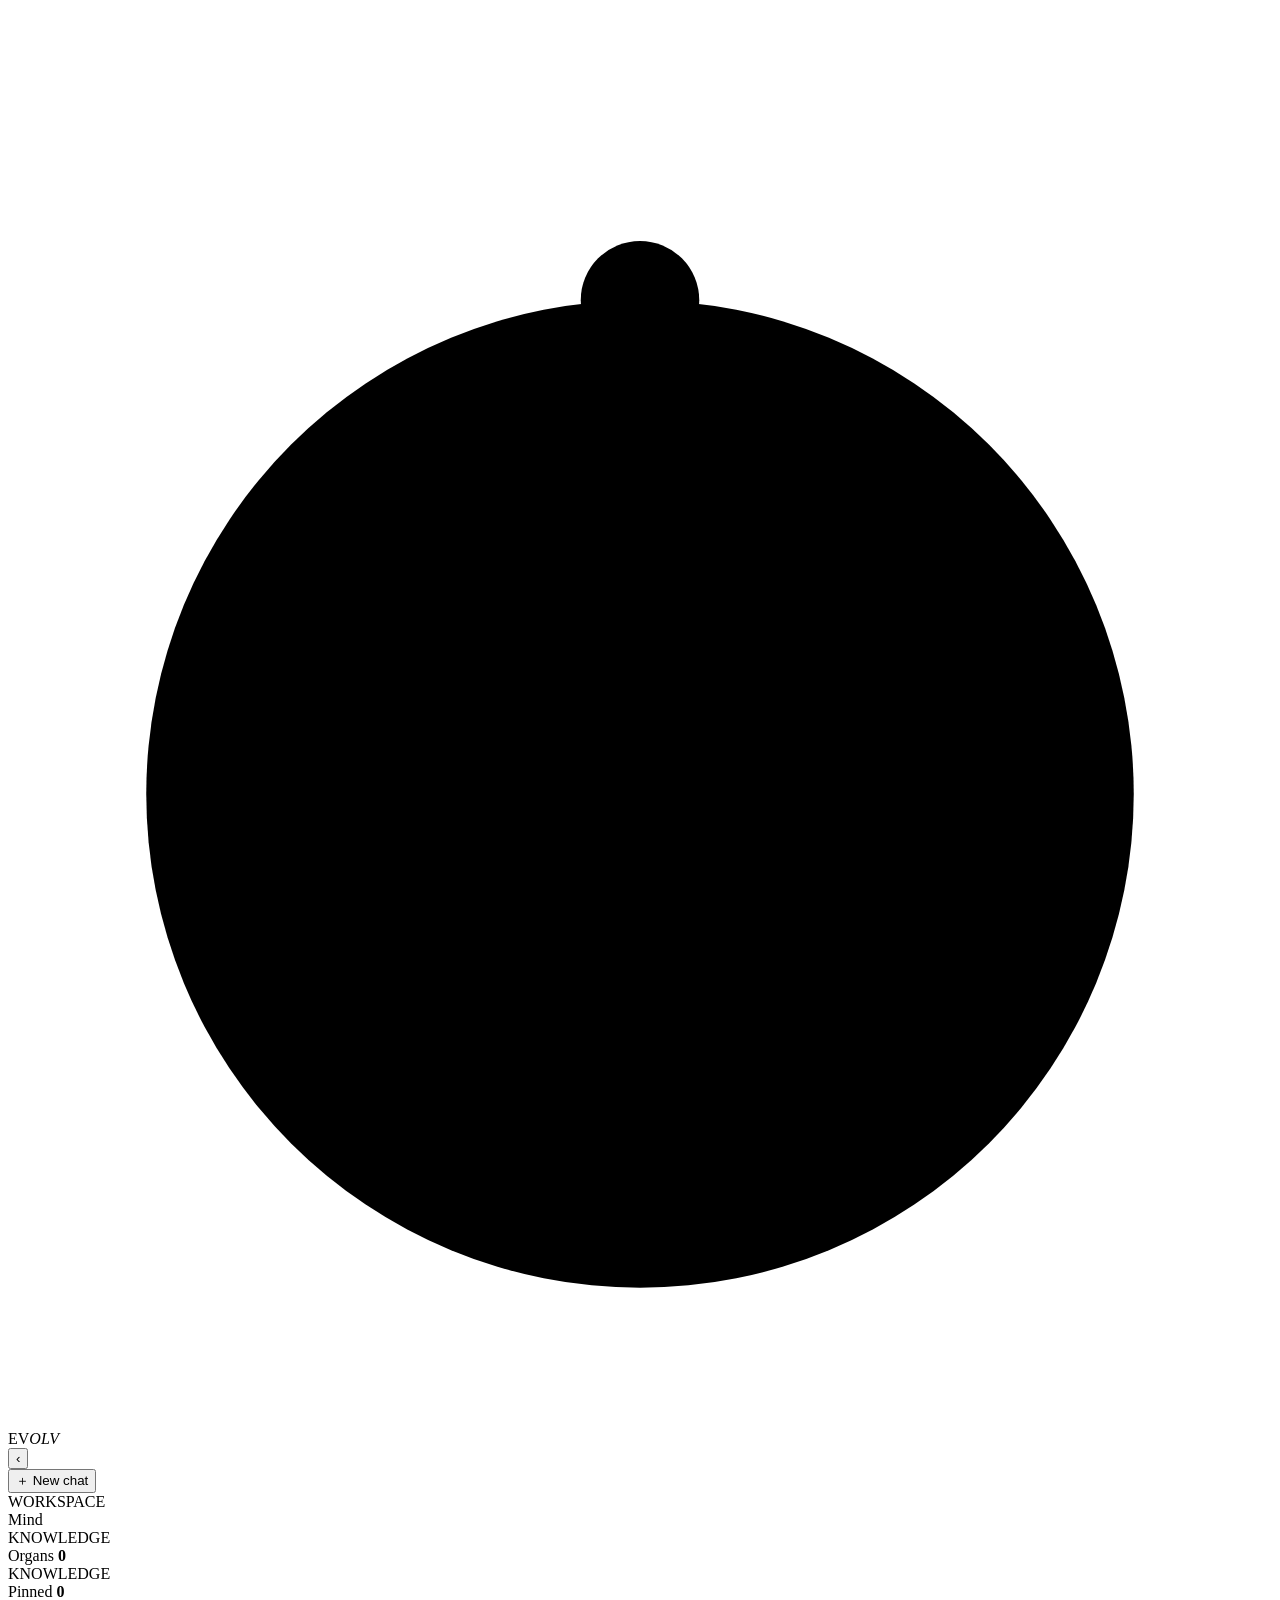
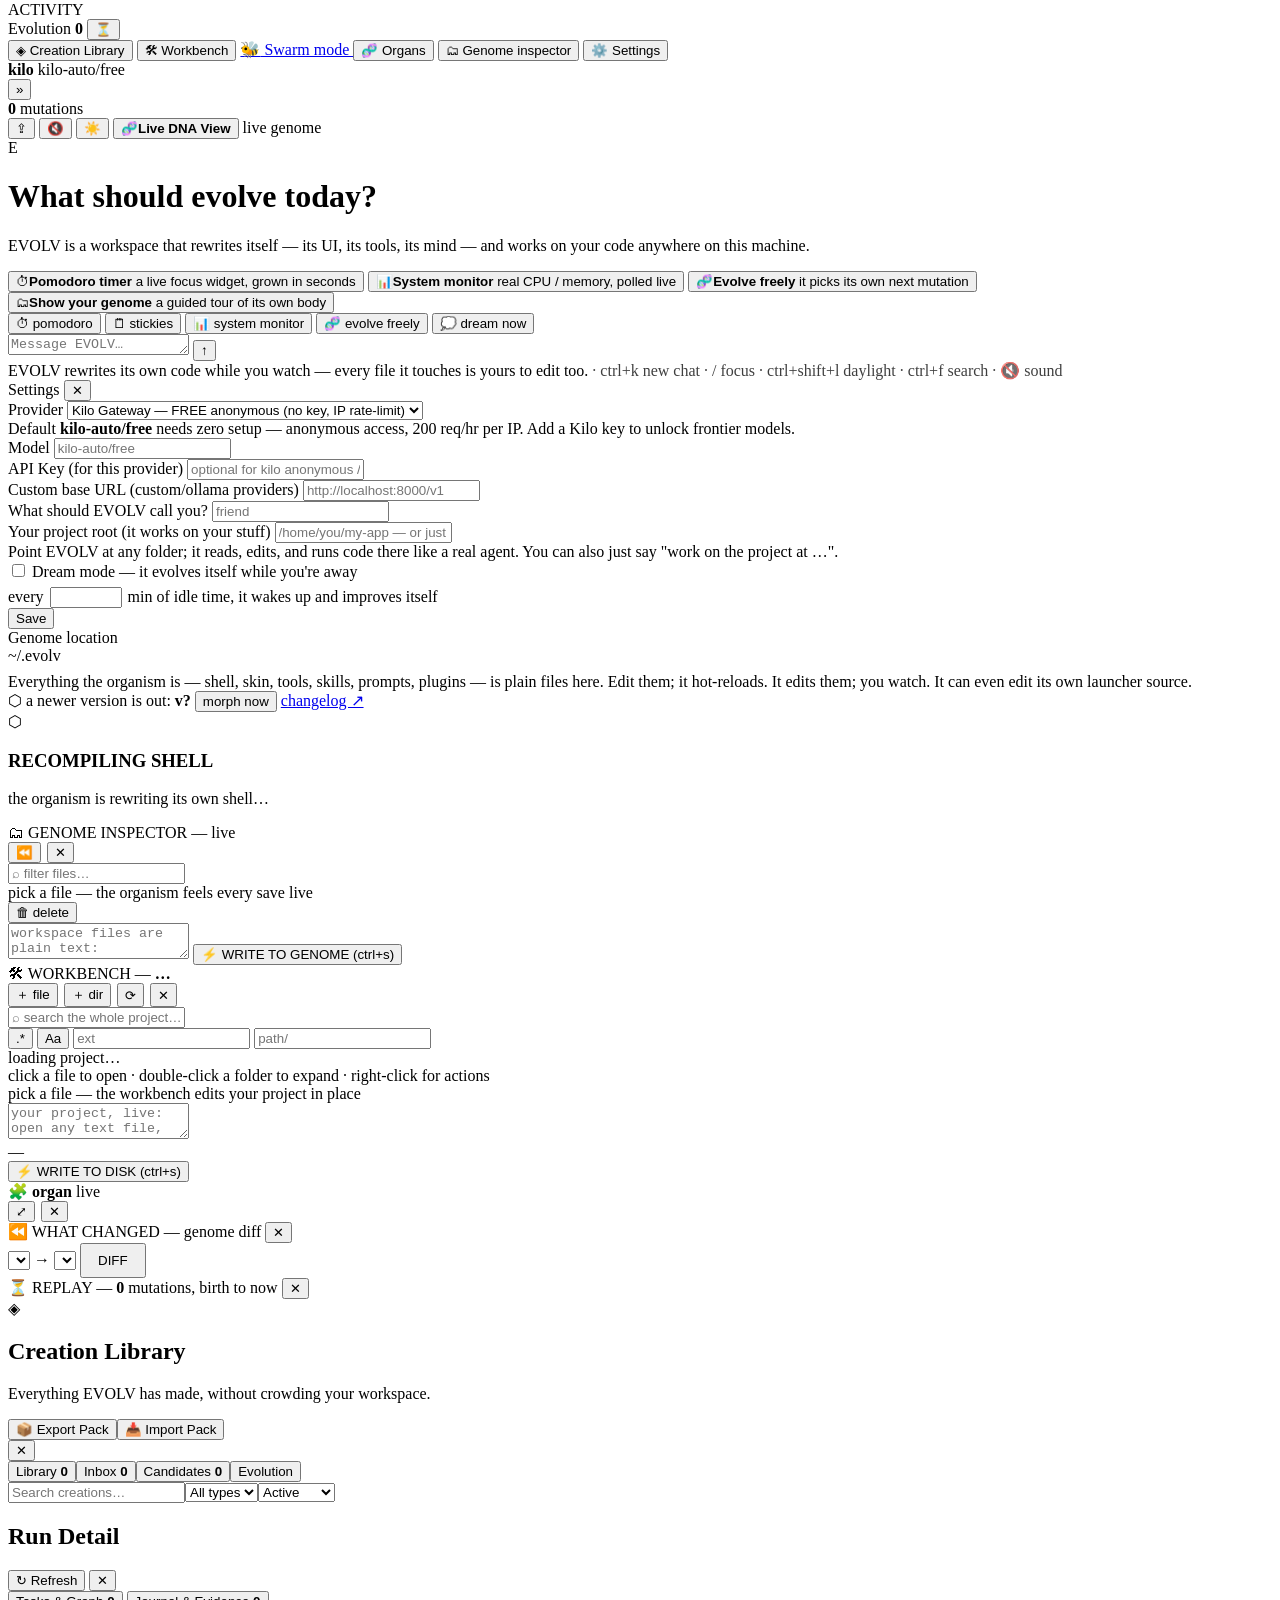
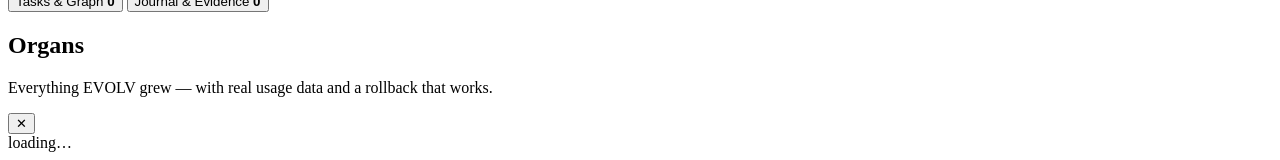
==== commit 4ce08a7c: "feat(ui): design-token scales + shell a11y - :root scales: spacing --s1..--s8, radius --r-xs..--r-fu" ====
--- a/assets/ui/index.html
+++ b/assets/ui/index.html
@@ -16,56 +16,62 @@
 
   <!-- ===== left sidebar ===== -->
   <div id="sb-backdrop" title="close sidebar"></div>
-  <aside id="sidebar">
+  <aside id="sidebar" aria-label="Workspace sidebar">
     <div class="sb-top">
       <div class="logo">
         <div class="logo-mark evolv-mark" role="img" aria-label="EVOLV evolving emblem"><svg viewBox="0 0 64 64" aria-hidden="true"><circle class="em-orbit em-orbit-outer" cx="32" cy="32" r="25"/><circle class="em-orbit em-orbit-inner" cx="32" cy="32" r="19"/><path class="em-core em-core-one" d="M32 11 49 32 32 53 15 32Z"/><path class="em-core em-core-two" d="M32 14 46 22 46 42 32 50 18 42 18 22Z"/><path class="em-core em-core-three" d="M32 13 38 26 51 32 38 38 32 51 26 38 13 32 26 26Z"/><circle class="em-seed" cx="32" cy="32" r="5"/><circle class="em-satellite" cx="32" cy="7" r="3"/></svg></div>
         <div class="logo-word">EV<em>OLV</em></div>
       </div>
-      <button class="icon-btn" id="btn-sidebar" title="hide sidebar" aria-label="Hide sidebar" aria-expanded="true">‹</button>
-    </div>
-    <button class="new-chat" id="btn-new"><span>＋</span> New chat</button>
+      <button type="button" class="icon-btn" id="btn-sidebar" title="hide sidebar" aria-label="Hide sidebar" aria-expanded="true">‹</button>
+    </div>
+    <button type="button" class="new-chat" id="btn-new"><span>＋</span> New chat</button>
 
     <div class="sb-sec" id="mind-sec">
+      <div class="sb-group-label" data-sb-group="workspace">WORKSPACE</div>
       <div class="sb-head">Mind <span id="mind-stats"></span></div>
       <div id="mind-list"></div>
     </div>
 
     <div class="sb-sec" id="plan-sec" hidden>
+      <div class="sb-group-label" data-sb-group="workspace">WORKSPACE</div>
       <div class="sb-head">Plan <span id="plan-stats"></span></div>
       <div id="plan-list"></div>
     </div>
 
     <div class="sb-sec" id="runs-panel" hidden>
+      <div class="sb-group-label" data-sb-group="execution">EXECUTION</div>
       <div class="sb-head">Runs <b id="runs-count"></b></div>
       <div class="runs-list"></div>
     </div>
 
     <div class="sb-sec" id="organs-sec">
+      <div class="sb-group-label" data-sb-group="knowledge">KNOWLEDGE</div>
       <div class="sb-head">Organs <b id="organ-count">0</b></div>
       <div id="organ-list"></div>
     </div>
     <div class="sb-sec" id="pinned-sec">
+      <div class="sb-group-label" data-sb-group="knowledge">KNOWLEDGE</div>
       <div class="sb-head">Pinned <b id="pinned-count">0</b></div>
       <div id="pinned-widget-list"></div>
     </div>
 
     <div class="sb-sec" id="evo-sec">
+      <div class="sb-group-label" data-sb-group="activity">ACTIVITY</div>
       <div class="sb-head">Evolution <b id="evo-count">0</b>
-        <button class="icon-btn" id="btn-replay" title="replay the whole mutation history">⏳</button>
+        <button type="button" class="icon-btn" id="btn-replay" aria-label="Replay mutation history" title="replay the whole mutation history">⏳</button>
       </div>
       <div id="stream-list"></div>
     </div>
 
     <div class="sb-bottom">
-      <button class="sb-btn" id="btn-library"><span>◈</span> Creation Library <b id="library-badge" class="wb-badge" hidden></b></button>
-      <button class="sb-btn" id="btn-workbench"><span>🛠</span> Workbench <b id="wb-badge" class="wb-badge" hidden></b></button>
+      <button type="button" class="sb-btn" id="btn-library"><span>◈</span> Creation Library <b id="library-badge" class="wb-badge" hidden></b></button>
+      <button type="button" class="sb-btn" id="btn-workbench"><span>🛠</span> Workbench <b id="wb-badge" class="wb-badge" hidden></b></button>
       <a class="sb-btn swarm-btn" id="btn-swarm" href="/swarm" title="Swarm mode — many minds, one organism">
         <span>🐝</span> Swarm mode
       </a>
-      <button class="sb-btn" id="btn-organs" data-open-organs title="Every grown tool, skill and plugin — with health and rollback"><span>🧬</span> Organs <b class="wb-badge" id="organs-badge" hidden></b></button>
-      <button class="sb-btn" id="btn-files"><span>🗂</span> Genome inspector</button>
-      <button class="sb-btn" id="btn-settings"><span>⚙️</span> Settings</button>
+      <button type="button" class="sb-btn" id="btn-organs" data-open-organs title="Every grown tool, skill and plugin — with health and rollback"><span>🧬</span> Organs <b class="wb-badge" id="organs-badge" hidden></b></button>
+      <button type="button" class="sb-btn" id="btn-files"><span>🗂</span> Genome inspector</button>
+      <button type="button" class="sb-btn" id="btn-settings"><span>⚙️</span> Settings</button>
       <div class="pill" id="provider-pill" title="click to configure models">
         <span class="dot"></span> <b id="prov-name">kilo</b> <span id="model-name">kilo-auto/free</span>
       </div>
@@ -75,7 +81,7 @@
   <div id="sb-resizer" title="drag to resize"></div>
 
   <div id="sb-rail">
-    <button class="icon-btn" id="btn-sidebar-open" title="show sidebar">»</button>
+    <button type="button" class="icon-btn" id="btn-sidebar-open" aria-label="Show sidebar" title="show sidebar">»</button>
   </div>
 
   <!-- ===== center chat ===== -->
@@ -85,9 +91,9 @@
         <b id="evo-count2">0</b>&nbsp;mutations
       </div>
       <div class="spacer"></div>
-      <button class="icon-btn" id="btn-export" title="share this conversation — download the transcript as HTML">⇪</button>
-      <button class="icon-btn" id="btn-sound" title="sound & soul — tiny blips on mutation (default off)">🔇</button>
-      <button class="icon-btn" id="btn-theme" title="toggle light / dark (ctrl+shift+l)">☀️</button>
+      <button type="button" class="icon-btn" id="btn-export" aria-label="Export conversation transcript" title="share this conversation — download the transcript as HTML">⇪</button>
+      <button type="button" class="icon-btn" id="btn-sound" aria-label="Toggle sound effects" title="sound & soul — tiny blips on mutation (default off)">🔇</button>
+      <button type="button" class="icon-btn" id="btn-theme" aria-label="Toggle light or dark theme" title="toggle light / dark (ctrl+shift+l)">☀️</button>
       <button class="dna-view-btn" id="btn-dna" type="button" title="Open the live, interactive DNA genome view"><span>🧬</span><b>Live DNA View</b></button>
       <span class="live" title="components hot-reload as files change"><i></i> live genome</span>
     </header>
@@ -96,9 +102,9 @@
       <span id="search-glyph">🔍</span>
       <input id="search-input" type="text" placeholder="search the conversation…" spellcheck="false">
       <span id="search-count">0/0</span>
-      <button class="icon-btn" id="search-prev" title="previous match (shift+enter)">↑</button>
-      <button class="icon-btn" id="search-next" title="next match (enter)">↓</button>
-      <button class="icon-btn" id="search-close" title="close (esc)">✕</button>
+      <button type="button" class="icon-btn" id="search-prev" aria-label="Previous match" title="previous match (shift+enter)">↑</button>
+      <button type="button" class="icon-btn" id="search-next" aria-label="Next match" title="next match (enter)">↓</button>
+      <button type="button" class="icon-btn" id="search-close" aria-label="Close search" title="close (esc)">✕</button>
     </div>
     <div id="chat-scroll">
       <div id="welcome">
@@ -106,19 +112,19 @@
         <h1>What should evolve today?</h1>
         <p class="w-sub">EVOLV is a workspace that rewrites itself — its UI, its tools, its mind — and works on your code anywhere on this machine.</p>
         <div class="w-grid">
-          <button class="w-card" data-q="evolve a pomodoro focus timer onto the canvas">
+          <button type="button" class="w-card" data-q="evolve a pomodoro focus timer onto the canvas">
             <span class="w-ico">⏱</span><b>Pomodoro timer</b>
             <span>a live focus widget, grown in seconds</span>
           </button>
-          <button class="w-card" data-q="evolve a live CPU/memory dashboard component that uses the shell tool">
+          <button type="button" class="w-card" data-q="evolve a live CPU/memory dashboard component that uses the shell tool">
             <span class="w-ico">📊</span><b>System monitor</b>
             <span>real CPU / memory, polled live</span>
           </button>
-          <button class="w-card" data-q="evolve yourself: grow a new tool, skill, or component of your own choosing — surprise me">
+          <button type="button" class="w-card" data-q="evolve yourself: grow a new tool, skill, or component of your own choosing — surprise me">
             <span class="w-ico">🧬</span><b>Evolve freely</b>
             <span>it picks its own next mutation</span>
           </button>
-          <button class="w-card" data-q="summarize what you are and what you can do, then show me your genome">
+          <button type="button" class="w-card" data-q="summarize what you are and what you can do, then show me your genome">
             <span class="w-ico">🗂</span><b>Show your genome</b>
             <span>a guided tour of its own body</span>
           </button>
@@ -128,28 +134,27 @@
 
     <div id="composer">
       <div class="quick-row">
-        <button class="quick" data-q="evolve a pomodoro focus timer onto the canvas">⏱ pomodoro</button>
-        <button class="quick" data-q="evolve a sticky notes component onto the canvas">🗒 stickies</button>
-        <button class="quick" data-q="evolve a live CPU/memory dashboard component that uses the shell tool">📊 system monitor</button>
-        <button class="quick" data-q="evolve yourself: grow a new tool, skill, or component of your own choosing — surprise me">🧬 evolve freely</button>
-        <button class="quick" id="btn-dream">💭 dream now</button>
+        <button type="button" class="quick" data-q="evolve a pomodoro focus timer onto the canvas">⏱ pomodoro</button>
+        <button type="button" class="quick" data-q="evolve a sticky notes component onto the canvas">🗒 stickies</button>
+        <button type="button" class="quick" data-q="evolve a live CPU/memory dashboard component that uses the shell tool">📊 system monitor</button>
+        <button type="button" class="quick" data-q="evolve yourself: grow a new tool, skill, or component of your own choosing — surprise me">🧬 evolve freely</button>
+        <button type="button" class="quick" id="btn-dream">💭 dream now</button>
       </div>
       <div class="input-wrap">
         <textarea id="input" rows="1" placeholder="Message EVOLV…"></textarea>
-        <button id="btn-mic" type="button" class="mic-btn" title="voice — click to dictate prompt (hands-free)">🎙️</button>
         <button id="send" title="send">↑</button>
       </div>
-      <div class="foot-note">EVOLV rewrites its own code while you watch — every file it touches is yours to edit too. <span style="opacity:.75">· ctrl+k new chat · / focus · ctrl+shift+l daylight · ctrl+f search · 🔇 sound · 🎙️ voice</span></div>
+      <div class="foot-note">EVOLV rewrites its own code while you watch — every file it touches is yours to edit too. <span style="opacity:.75">· ctrl+k new chat · / focus · ctrl+shift+l daylight · ctrl+f search · 🔇 sound</span></div>
     </div>
     <div id="hologram" class="hologram" role="dialog" aria-modal="true" aria-labelledby="hologram-title" hidden>
-      <div class="hologram-chrome"><div><span>🧬</span><b id="hologram-title">Live DNA View</b><small>select any gene to inspect its source</small></div><button class="close-btn" id="btn-dna-close" type="button">✕</button></div>
+      <div class="hologram-chrome"><div><span>🧬</span><b id="hologram-title">Live DNA View</b><small>select any gene to inspect its source</small></div><button class="close-btn" id="btn-dna-close" type="button" aria-label="Close live DNA view">✕</button></div>
       <iframe id="hologram-frame" data-src="/ui/genome.html?embed=1" title="Interactive live DNA genome"></iframe>
     </div>
   </main>
 </div>
 
-<div id="drawer">
-  <div class="dh">Settings <button class="icon-btn" id="btn-close-settings">✕</button></div>
+<aside id="drawer" aria-label="Settings panel">
+  <div class="dh">Settings <button type="button" class="icon-btn" id="btn-close-settings" aria-label="Close settings">✕</button></div>
   <div class="db">
     <div class="field">
       <label>Provider</label>
@@ -191,7 +196,7 @@
       <label class="check-row"><input type="checkbox" id="set-dream"> Dream mode — it evolves itself while you're away</label>
       <div class="hint" style="display:flex;align-items:center;gap:6px;margin-top:6px">every <input id="set-dream-mins" type="number" min="1" max="720" style="width:64px"> min of idle time, it wakes up and improves itself</div>
     </div>
-    <button class="save-btn" id="btn-save">Save</button>
+    <button type="button" class="save-btn" id="btn-save">Save</button>
     <div class="divider"></div>
     <div class="field">
       <label>Genome location</label>
@@ -199,12 +204,12 @@
       <div class="hint" style="margin-top:8px">Everything the organism is — shell, skin, tools, skills, prompts, plugins — is plain files here. Edit them; it hot-reloads. It edits them; you watch. It can even edit its own launcher source.</div>
     </div>
   </div>
-</div>
+</aside>
 
 <div id="update-banner" title="the organism can morph into a newer body">
   <span class="ub-dna">⬡</span>
   <span>a newer version is out: <b>v<span id="update-version">?</span></b></span>
-  <button id="btn-update">morph now</button>
+  <button type="button" id="btn-update">morph now</button>
   <a href="https://github.com/dxn111/EVOLV/releases" target="_blank" rel="noopener">changelog ↗</a>
 </div>
 
@@ -216,13 +221,13 @@
   </div>
 </div>
 
-<div id="genome-modal">
+<div id="genome-modal" role="dialog" aria-modal="true" aria-label="Genome inspector">
   <div class="gm-box">
     <div class="gm-head">
       <span>🗂 GENOME INSPECTOR — <span id="genome-count" class="live">live</span></span>
       <div style="display:flex;gap:6px">
-        <button class="icon-btn" id="btn-snap-diff" title="diff two snapshots — see what a mutation changed">⏪</button>
-        <button class="icon-btn" id="btn-genome-close">✕</button>
+        <button type="button" class="icon-btn" id="btn-snap-diff" aria-label="Diff two genome snapshots" title="diff two snapshots — see what a mutation changed">⏪</button>
+        <button type="button" class="icon-btn" id="btn-genome-close" aria-label="Close genome inspector">✕</button>
       </div>
     </div>
     <div class="gm-body">
@@ -234,26 +239,26 @@
         <div class="gm-path">
           <span id="genome-open-path">pick a file — the organism feels every save live</span>
           <span style="display:flex;gap:2px">
-            <button class="gm-del" id="btn-genome-revert" title="discard your edits — reload the genome's version" hidden>↺ revert</button>
-            <button class="gm-del" id="btn-genome-del" title="delete this file from the genome">🗑 delete</button>
+            <button type="button" class="gm-del" id="btn-genome-revert" title="discard your edits — reload the genome's version" hidden>↺ revert</button>
+            <button type="button" class="gm-del" id="btn-genome-del" title="delete this file from the genome">🗑 delete</button>
           </span>
         </div>
         <textarea id="genome-editor" spellcheck="false" placeholder="workspace files are plain text: ui/style.css, ui/components/*.html, tools/*.js, skills/*.md, plugins/*/plugin.js…"></textarea>
-        <button class="save-btn" id="btn-genome-save">⚡ WRITE TO GENOME (ctrl+s)</button>
-      </div>
-    </div>
-  </div>
-</div>
-
-<div id="wb-modal">
+        <button type="button" class="save-btn" id="btn-genome-save">⚡ WRITE TO GENOME (ctrl+s)</button>
+      </div>
+    </div>
+  </div>
+</div>
+
+<div id="wb-modal" role="dialog" aria-modal="true" aria-label="Workbench">
   <div class="gm-box wb-box">
     <div class="gm-head">
       <span>🛠 WORKBENCH — <b id="wb-root-name" class="live">…</b> <span id="wb-root-files" class="wb-files"></span></span>
       <div style="display:flex;gap:6px">
-        <button class="icon-btn" id="btn-wb-newfile" title="new file in the selected folder (or root)">＋ file</button>
-        <button class="icon-btn" id="btn-wb-newdir" title="new folder in the selected folder (or root)">＋ dir</button>
-        <button class="icon-btn" id="btn-wb-refresh" title="reload the tree">⟳</button>
-        <button class="icon-btn" id="btn-wb-close">✕</button>
+        <button type="button" class="icon-btn" id="btn-wb-newfile" title="new file in the selected folder (or root)">＋ file</button>
+        <button type="button" class="icon-btn" id="btn-wb-newdir" title="new folder in the selected folder (or root)">＋ dir</button>
+        <button type="button" class="icon-btn" id="btn-wb-refresh" aria-label="Reload project tree" title="reload the tree">⟳</button>
+        <button type="button" class="icon-btn" id="btn-wb-close" aria-label="Close workbench">✕</button>
       </div>
     </div>
     <div class="gm-body">
@@ -273,50 +278,50 @@
         <div class="gm-path">
           <span id="wb-open-path">pick a file — the workbench edits your project in place</span>
           <span style="display:flex;gap:2px">
-            <button class="gm-del" id="btn-wb-rename" title="rename / move this file" hidden>✎ rename</button>
-            <button class="gm-del" id="btn-wb-del" title="delete this file" hidden>🗑 delete</button>
+            <button type="button" class="gm-del" id="btn-wb-rename" title="rename / move this file" hidden>✎ rename</button>
+            <button type="button" class="gm-del" id="btn-wb-del" title="delete this file" hidden>🗑 delete</button>
           </span>
         </div>
         <textarea id="wb-editor" class="wb-editor" spellcheck="false" placeholder="your project, live: open any text file, edit it, ctrl+s writes it to disk instantly — the organism feels every save"></textarea>
         <div class="wb-statusbar"><span id="wb-stats">—</span><span id="wb-dirty" class="wb-dirty" hidden>● unsaved — ctrl+s to write</span></div>
-        <button class="save-btn" id="btn-wb-save">⚡ WRITE TO DISK (ctrl+s)</button>
-      </div>
-    </div>
-  </div>
-</div>
-
-<div id="organ-modal">
+        <button type="button" class="save-btn" id="btn-wb-save">⚡ WRITE TO DISK (ctrl+s)</button>
+      </div>
+    </div>
+  </div>
+</div>
+
+<div id="organ-modal" role="dialog" aria-modal="true" aria-labelledby="organ-title">
   <div class="om-box">
     <div class="om-head">
       <span>🧩 <b id="organ-title">organ</b> <span class="live"><i></i> live</span></span>
       <div style="display:flex;gap:6px">
-        <button class="icon-btn" id="btn-organ-expand" title="grow the organ to fill the window">⤢</button>
-        <button class="icon-btn" id="btn-organ-close">✕</button>
+        <button type="button" class="icon-btn" id="btn-organ-expand" aria-label="Expand organ view" title="grow the organ to fill the window">⤢</button>
+        <button type="button" class="icon-btn" id="btn-organ-close" aria-label="Close organ detail">✕</button>
       </div>
     </div>
     <div class="om-body" id="organ-body"></div>
   </div>
 </div>
 
-<div id="diff-modal">
+<div id="diff-modal" role="dialog" aria-modal="true" aria-label="Genome diff">
   <div class="dm-box">
     <div class="dm-head">
       <span>⏪ WHAT CHANGED — genome diff</span>
-      <button class="icon-btn" id="btn-diff-close">✕</button>
+      <button type="button" class="icon-btn" id="btn-diff-close" aria-label="Close diff view">✕</button>
     </div>
     <div class="dm-controls">
       <select id="diff-from"></select> → <select id="diff-to"></select>
-      <button class="save-btn" id="btn-diff-run" style="width:auto;margin:0;padding:8px 16px">DIFF</button>
+      <button type="button" class="save-btn" id="btn-diff-run" style="width:auto;margin:0;padding:8px 16px">DIFF</button>
     </div>
     <div class="dm-body" id="diff-body"></div>
   </div>
 </div>
 
-<div id="replay-modal">
+<div id="replay-modal" role="dialog" aria-modal="true" aria-label="Mutation replay">
   <div class="rp-box">
     <div class="rp-head">
       <span>⏳ REPLAY — <b id="replay-count">0</b> mutations, birth to now</span>
-      <button class="icon-btn" id="btn-replay-close">✕</button>
+      <button type="button" class="icon-btn" id="btn-replay-close" aria-label="Close replay view">✕</button>
     </div>
     <div class="rp-body" id="replay-body"></div>
   </div>
@@ -324,14 +329,14 @@
 
 <div id="library-modal" aria-hidden="true">
   <div class="library-shell" role="dialog" aria-modal="true" aria-labelledby="library-title">
-    <header class="library-head"><div><span class="library-mark">◈</span><div><h2 id="library-title">Creation Library</h2><p>Everything EVOLV has made, without crowding your workspace.</p></div></div><div class="library-head-actions"><button class="btn" id="btn-pack-export" type="button" title="Export creations and genome as an .evolvpack archive"><span>📦</span> Export Pack</button><button class="btn" id="btn-pack-import" type="button" title="Import an .evolvpack archive into EVOLV"><span>📥</span> Import Pack</button><input type="file" id="pack-file-input" accept=".evolvpack,.tar.gz" style="display:none"></div><button class="icon-btn" id="btn-library-close">✕</button></header>
-    <nav class="library-tabs" aria-label="Creation Library views"><button class="active" data-library-tab="library">Library <b id="library-count">0</b></button><button data-library-tab="inbox">Inbox <b id="inbox-count">0</b></button><button data-library-tab="candidates">Candidates <b id="candidate-count">0</b></button><button data-library-tab="history">Evolution</button></nav>
+    <header class="library-head"><div><span class="library-mark">◈</span><div><h2 id="library-title">Creation Library</h2><p>Everything EVOLV has made, without crowding your workspace.</p></div></div><div class="library-head-actions"><button class="btn" id="btn-pack-export" type="button" title="Export creations and genome as an .evolvpack archive"><span>📦</span> Export Pack</button><button class="btn" id="btn-pack-import" type="button" title="Import an .evolvpack archive into EVOLV"><span>📥</span> Import Pack</button><input type="file" id="pack-file-input" accept=".evolvpack,.tar.gz" style="display:none"></div><button type="button" class="icon-btn" id="btn-library-close" aria-label="Close creation library">✕</button></header>
+    <nav class="library-tabs" aria-label="Creation Library views"><button type="button" class="active" data-library-tab="library">Library <b id="library-count">0</b></button><button type="button" data-library-tab="inbox">Inbox <b id="inbox-count">0</b></button><button type="button" data-library-tab="candidates">Candidates <b id="candidate-count">0</b></button><button type="button" data-library-tab="history">Evolution</button></nav>
     <section class="library-toolbar" data-library-toolbar><input id="library-search" placeholder="Search creations…" spellcheck="false"><select id="library-type"><option value="all">All types</option><option value="widget">Widgets</option><option value="tool">Tools</option><option value="skill">Skills</option><option value="plugin">Plugins</option><option value="prompt">Prompts</option></select><select id="library-state"><option value="active">Active</option><option value="all">All states</option><option value="pinned">Pinned</option><option value="disabled">Disabled</option><option value="archived">Archived</option></select></section>
     <main class="library-body"><div id="library-grid" class="library-grid"></div><div id="library-inbox" class="library-grid" hidden></div><div id="library-candidates" class="candidate-list" hidden></div><div id="library-history" class="library-history" hidden></div></main>
   </div>
 </div>
 
-<div id="toasts"></div>
+<div id="toasts" aria-live="polite"></div>
 
 <div id="run-modal" class="run-modal" role="dialog" aria-label="Run Detail" aria-modal="true">
   <div class="run-shell">
@@ -380,7 +385,7 @@
         <p>Everything EVOLV grew — with real usage data and a rollback that works.</p>
       </div>
       <span class="organs-summary" id="organs-summary"></span>
-      <button class="organs-close" id="organs-close" aria-label="Close organs">✕</button>
+      <button type="button" class="organs-close" id="organs-close" aria-label="Close organs">✕</button>
     </header>
     <div class="organs-body">
       <div id="organs-list" class="organs-list"><div class="organ-empty">loading…</div></div>
@@ -389,10 +394,13 @@
   </div>
 </div>
 <script src="/ui/ambient.js?v=20261104-1"></script>
+<script src="/ui/command-palette.js?v=20261104-1"></script>
 <script src="/app.js?v=20261104-1"></script>
 <script src="/ui/workspace-layout.js"></script>
 <script src="/runs.js"></script>
 <script src="/organs.js"></script>
 <script src="/ui/appearance.js?v=20261104-1"></script>
+<script src="/ui/toasts.js"></script>
+<script src="/ui/shortcuts.js"></script>
 </body>
 </html>
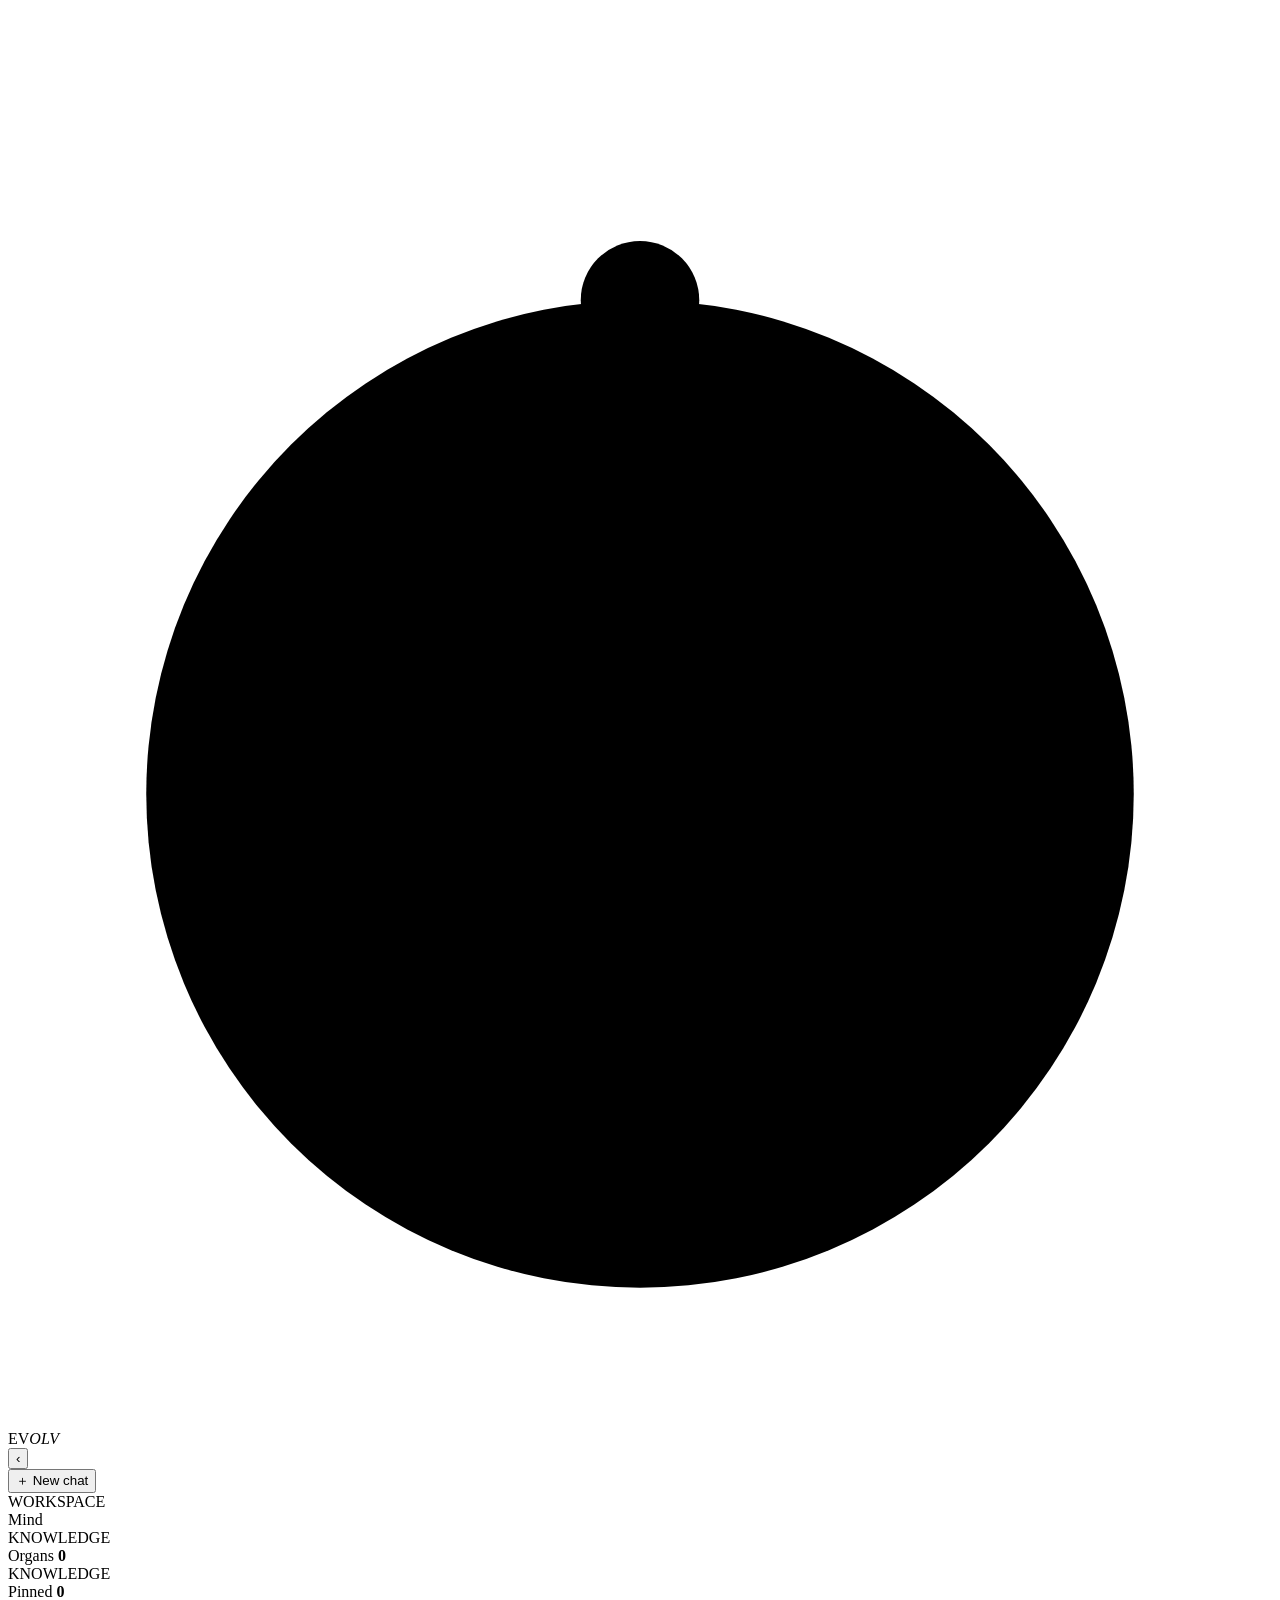
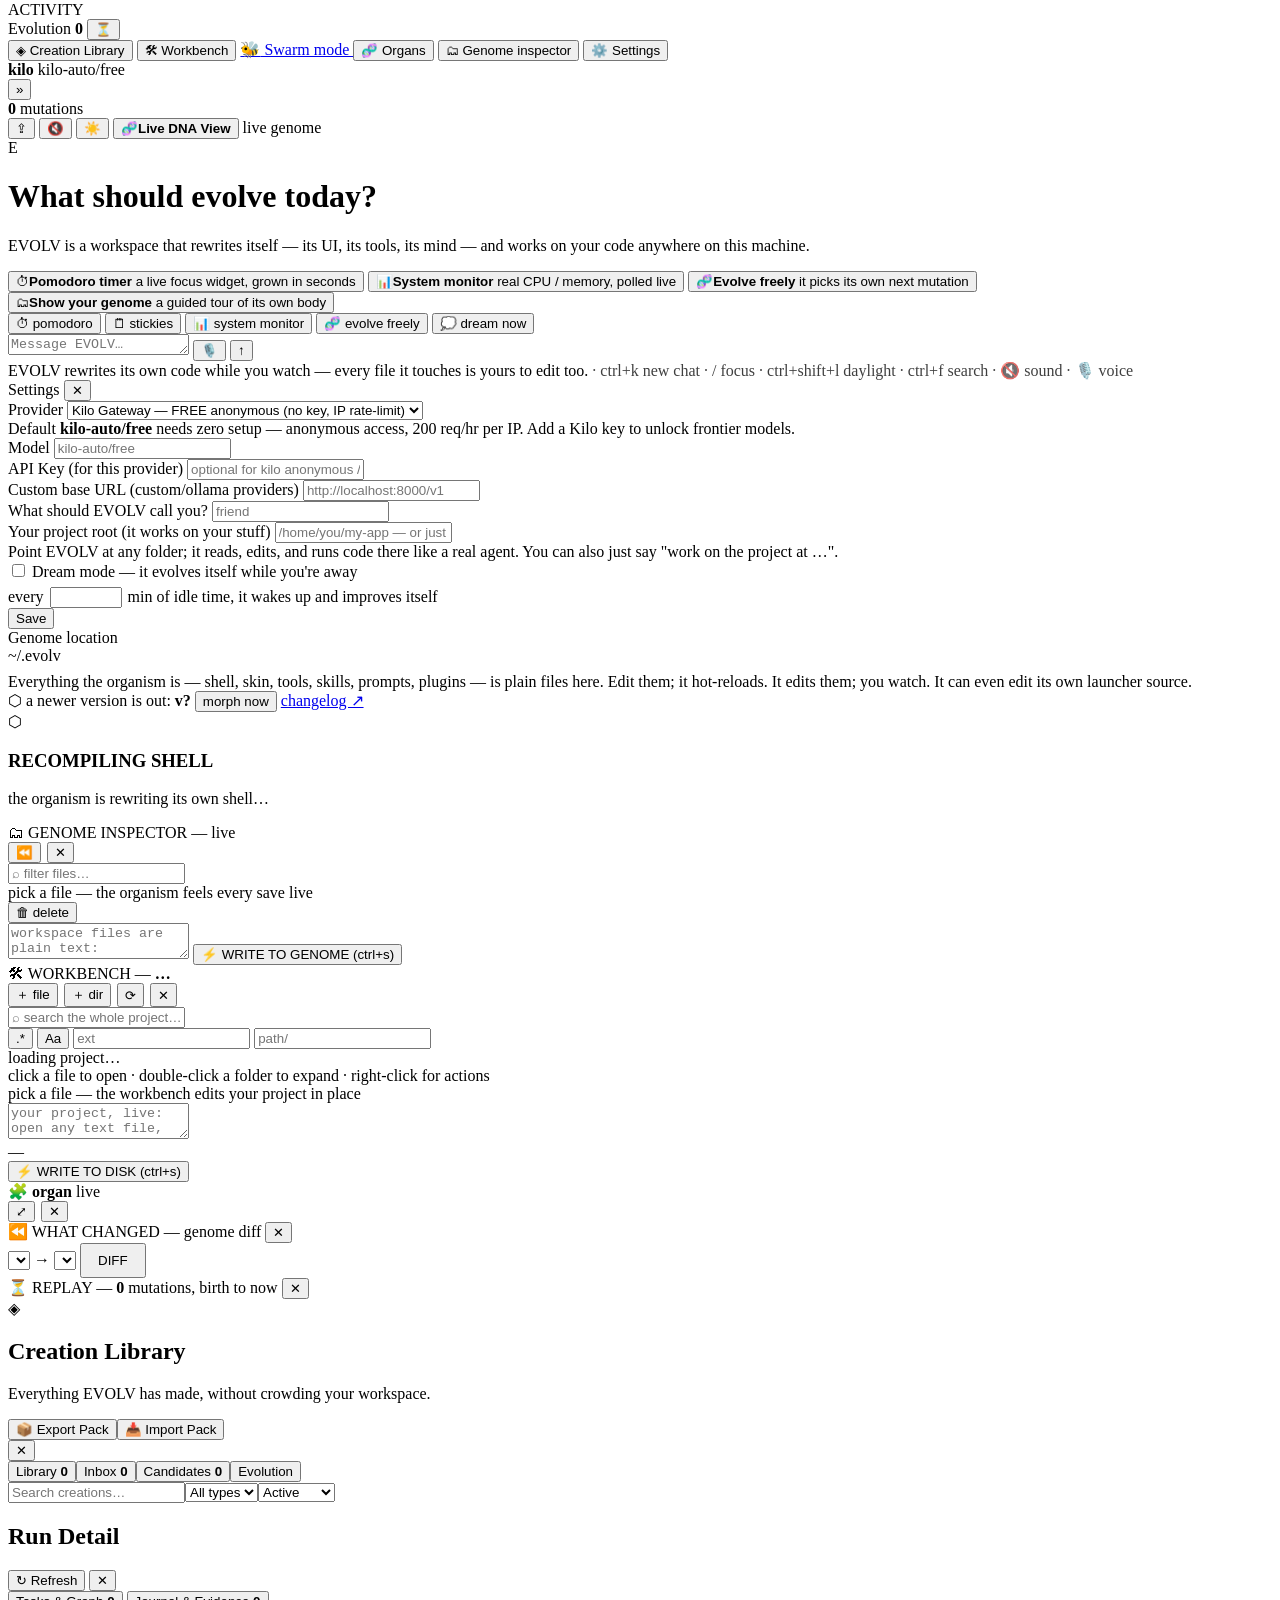
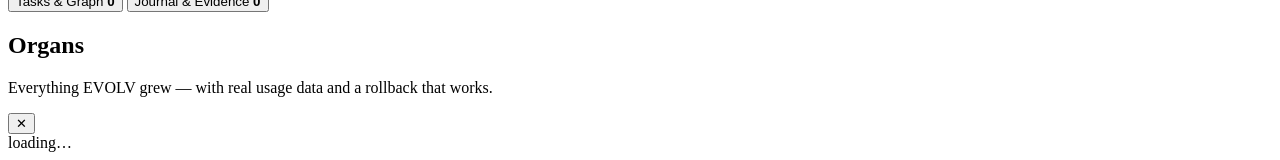
==== commit b32e5d04: "Merge pull request #46 from dxn111/feat/v0.34-compounding-ui v0.34: workflow engine upgrade + comman" ====
--- a/assets/ui/index.html
+++ b/assets/ui/index.html
@@ -142,9 +142,10 @@
       </div>
       <div class="input-wrap">
         <textarea id="input" rows="1" placeholder="Message EVOLV…"></textarea>
+        <button id="btn-mic" type="button" class="mic-btn" title="voice — click to dictate prompt (hands-free)">🎙️</button>
         <button id="send" title="send">↑</button>
       </div>
-      <div class="foot-note">EVOLV rewrites its own code while you watch — every file it touches is yours to edit too. <span style="opacity:.75">· ctrl+k new chat · / focus · ctrl+shift+l daylight · ctrl+f search · 🔇 sound</span></div>
+      <div class="foot-note">EVOLV rewrites its own code while you watch — every file it touches is yours to edit too. <span style="opacity:.75">· ctrl+k new chat · / focus · ctrl+shift+l daylight · ctrl+f search · 🔇 sound · 🎙️ voice</span></div>
     </div>
     <div id="hologram" class="hologram" role="dialog" aria-modal="true" aria-labelledby="hologram-title" hidden>
       <div class="hologram-chrome"><div><span>🧬</span><b id="hologram-title">Live DNA View</b><small>select any gene to inspect its source</small></div><button class="close-btn" id="btn-dna-close" type="button" aria-label="Close live DNA view">✕</button></div>
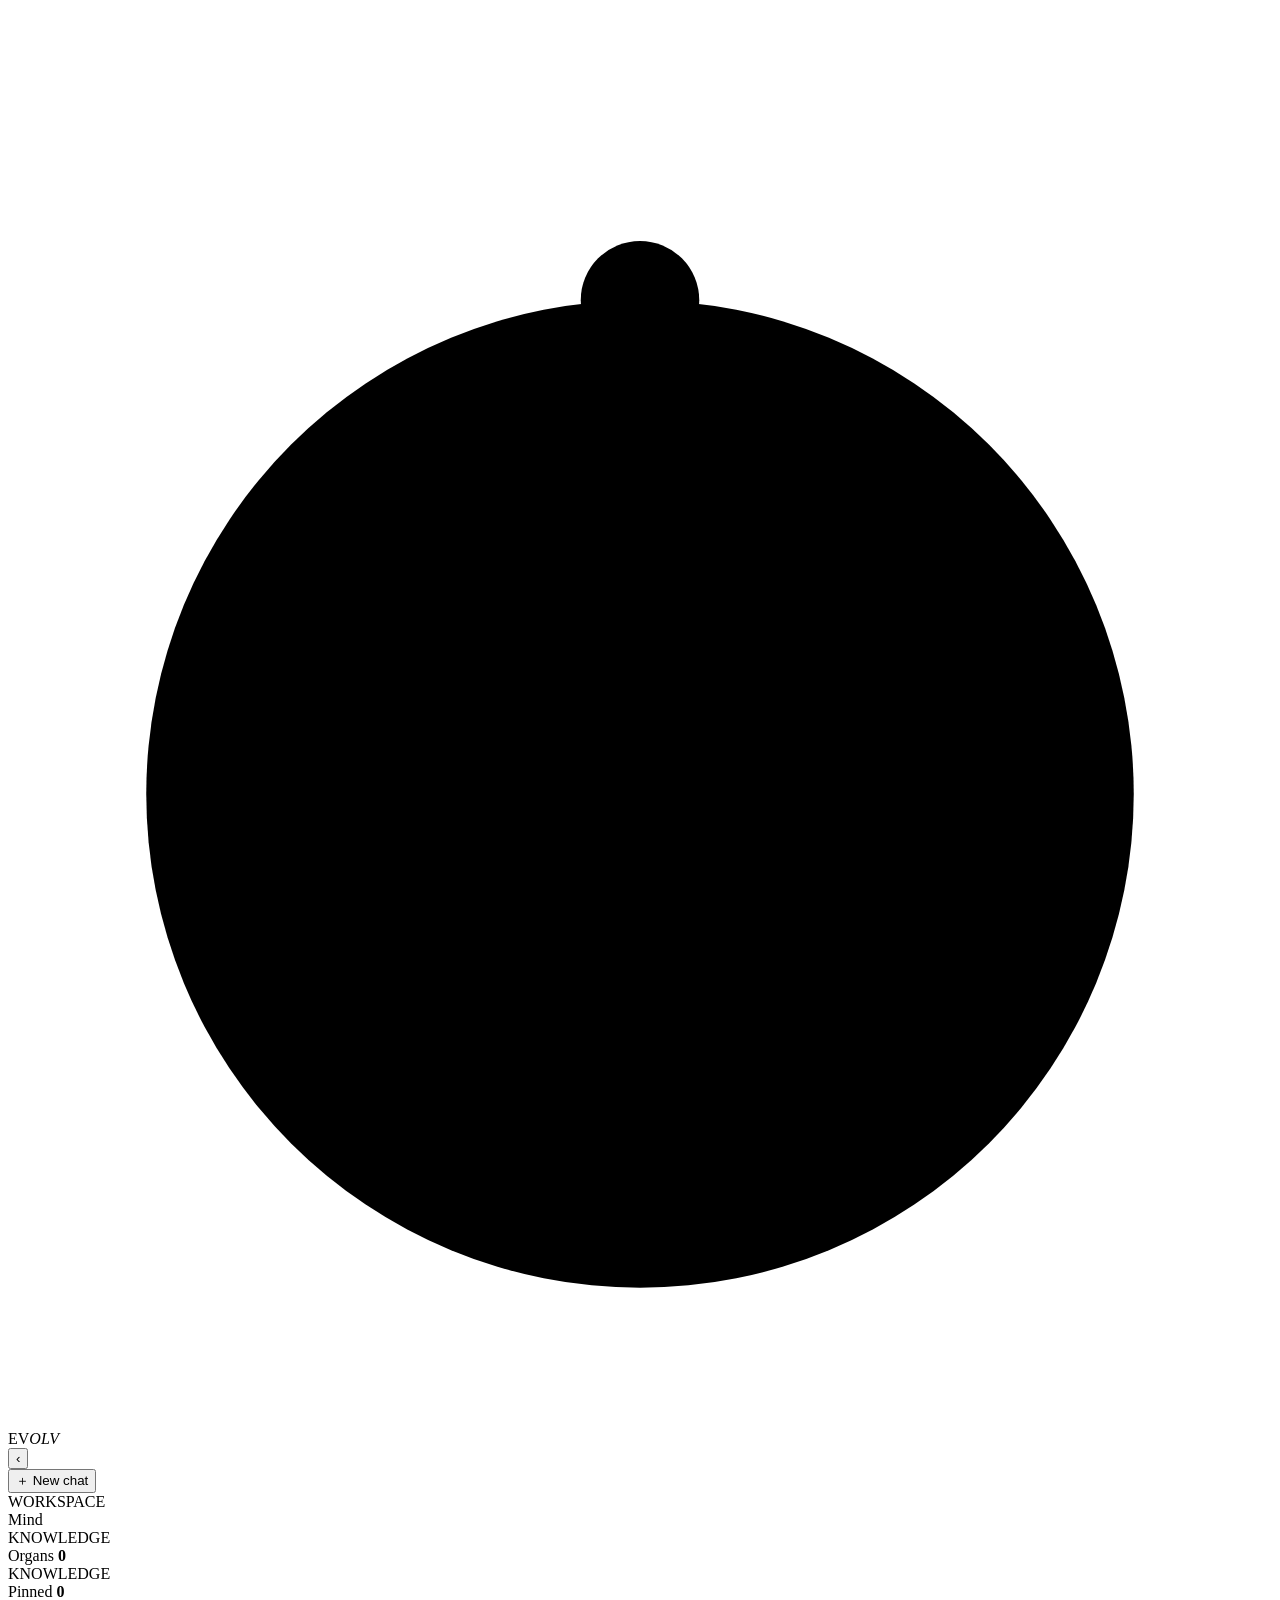
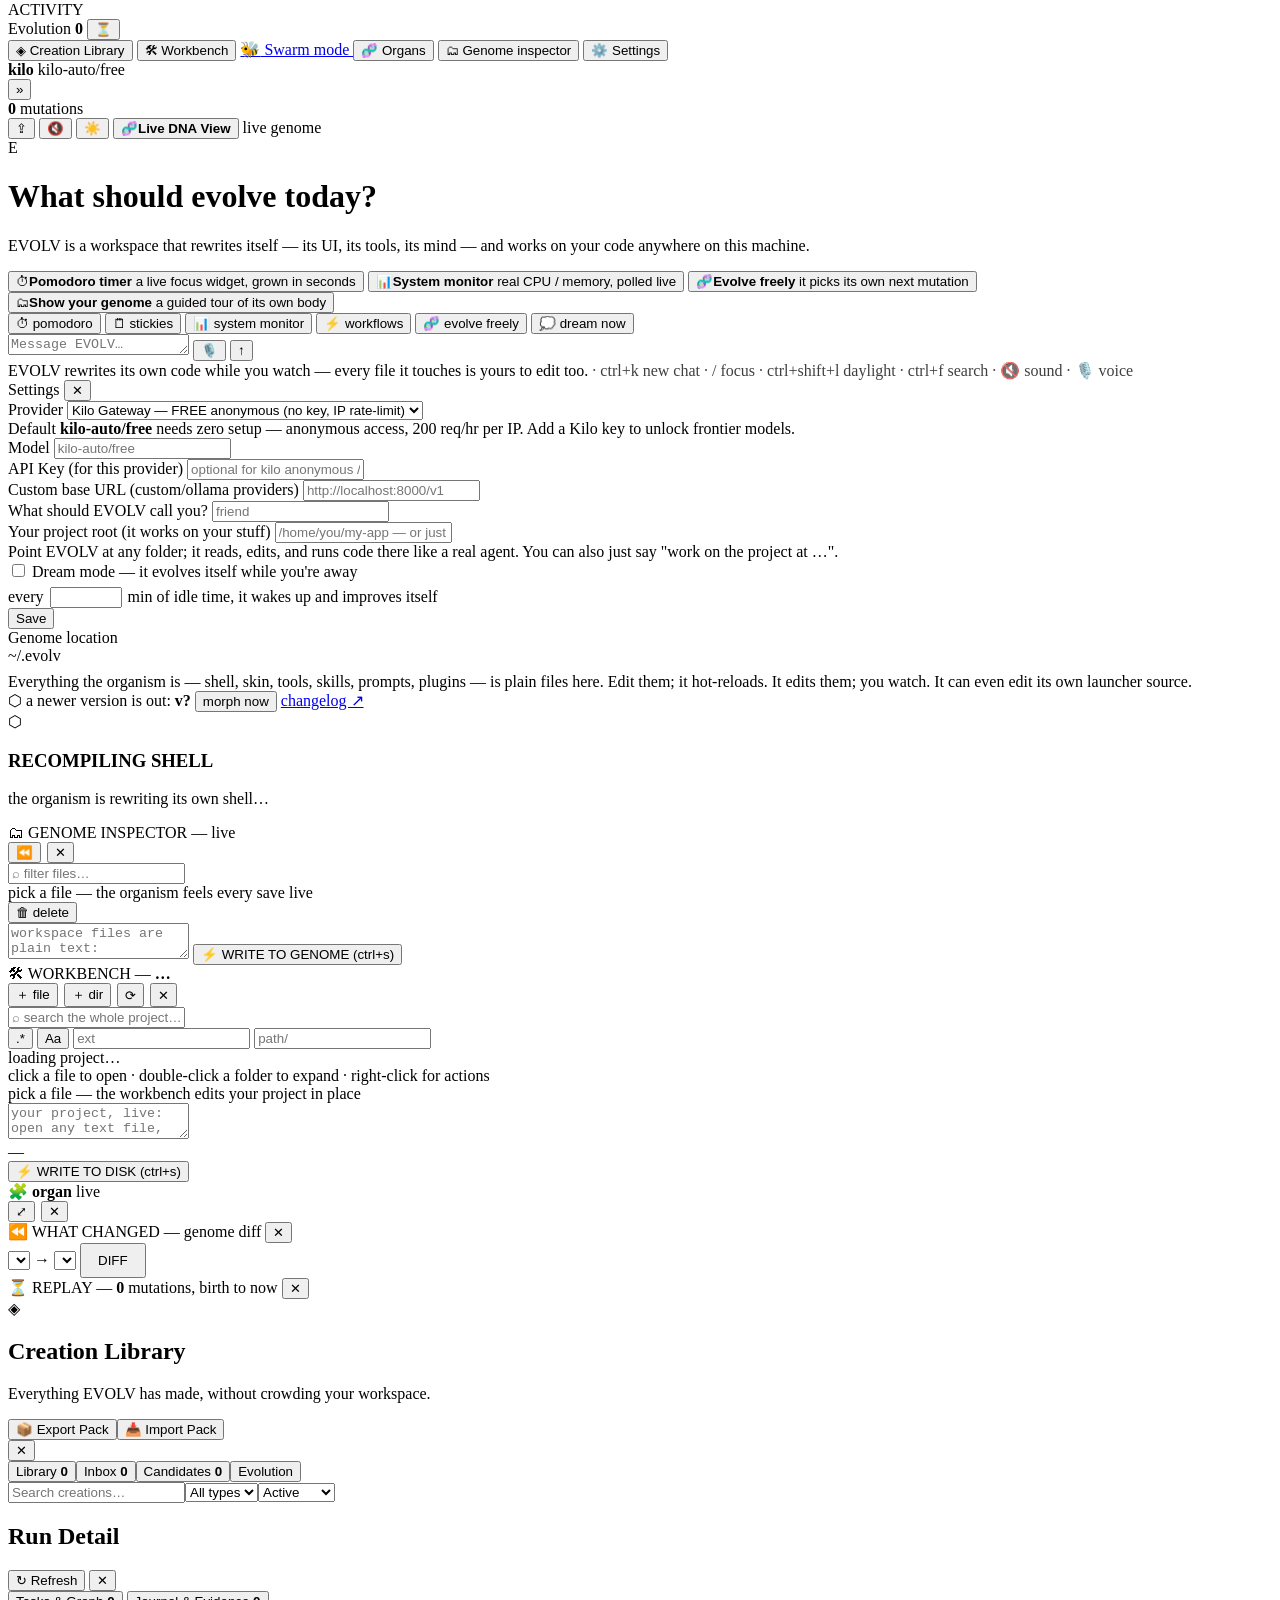
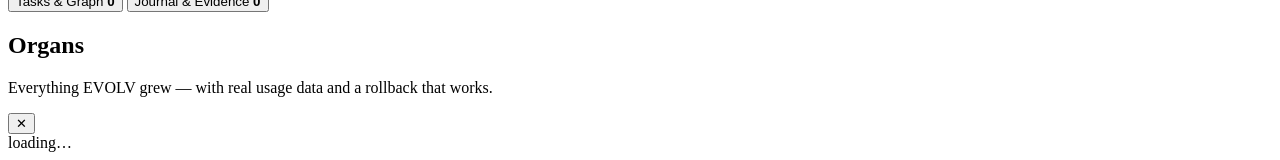
==== commit 543a8433: "feat(workflow): end-to-end DAG workflow runner, HTTP API, and agent action integration" ====
--- a/assets/ui/index.html
+++ b/assets/ui/index.html
@@ -137,6 +137,7 @@
         <button type="button" class="quick" data-q="evolve a pomodoro focus timer onto the canvas">⏱ pomodoro</button>
         <button type="button" class="quick" data-q="evolve a sticky notes component onto the canvas">🗒 stickies</button>
         <button type="button" class="quick" data-q="evolve a live CPU/memory dashboard component that uses the shell tool">📊 system monitor</button>
+        <button type="button" class="quick" data-q="run quality_gate workflow: verify formatting, vet, and tests via run_workflow">⚡ workflows</button>
         <button type="button" class="quick" data-q="evolve yourself: grow a new tool, skill, or component of your own choosing — surprise me">🧬 evolve freely</button>
         <button type="button" class="quick" id="btn-dream">💭 dream now</button>
       </div>
